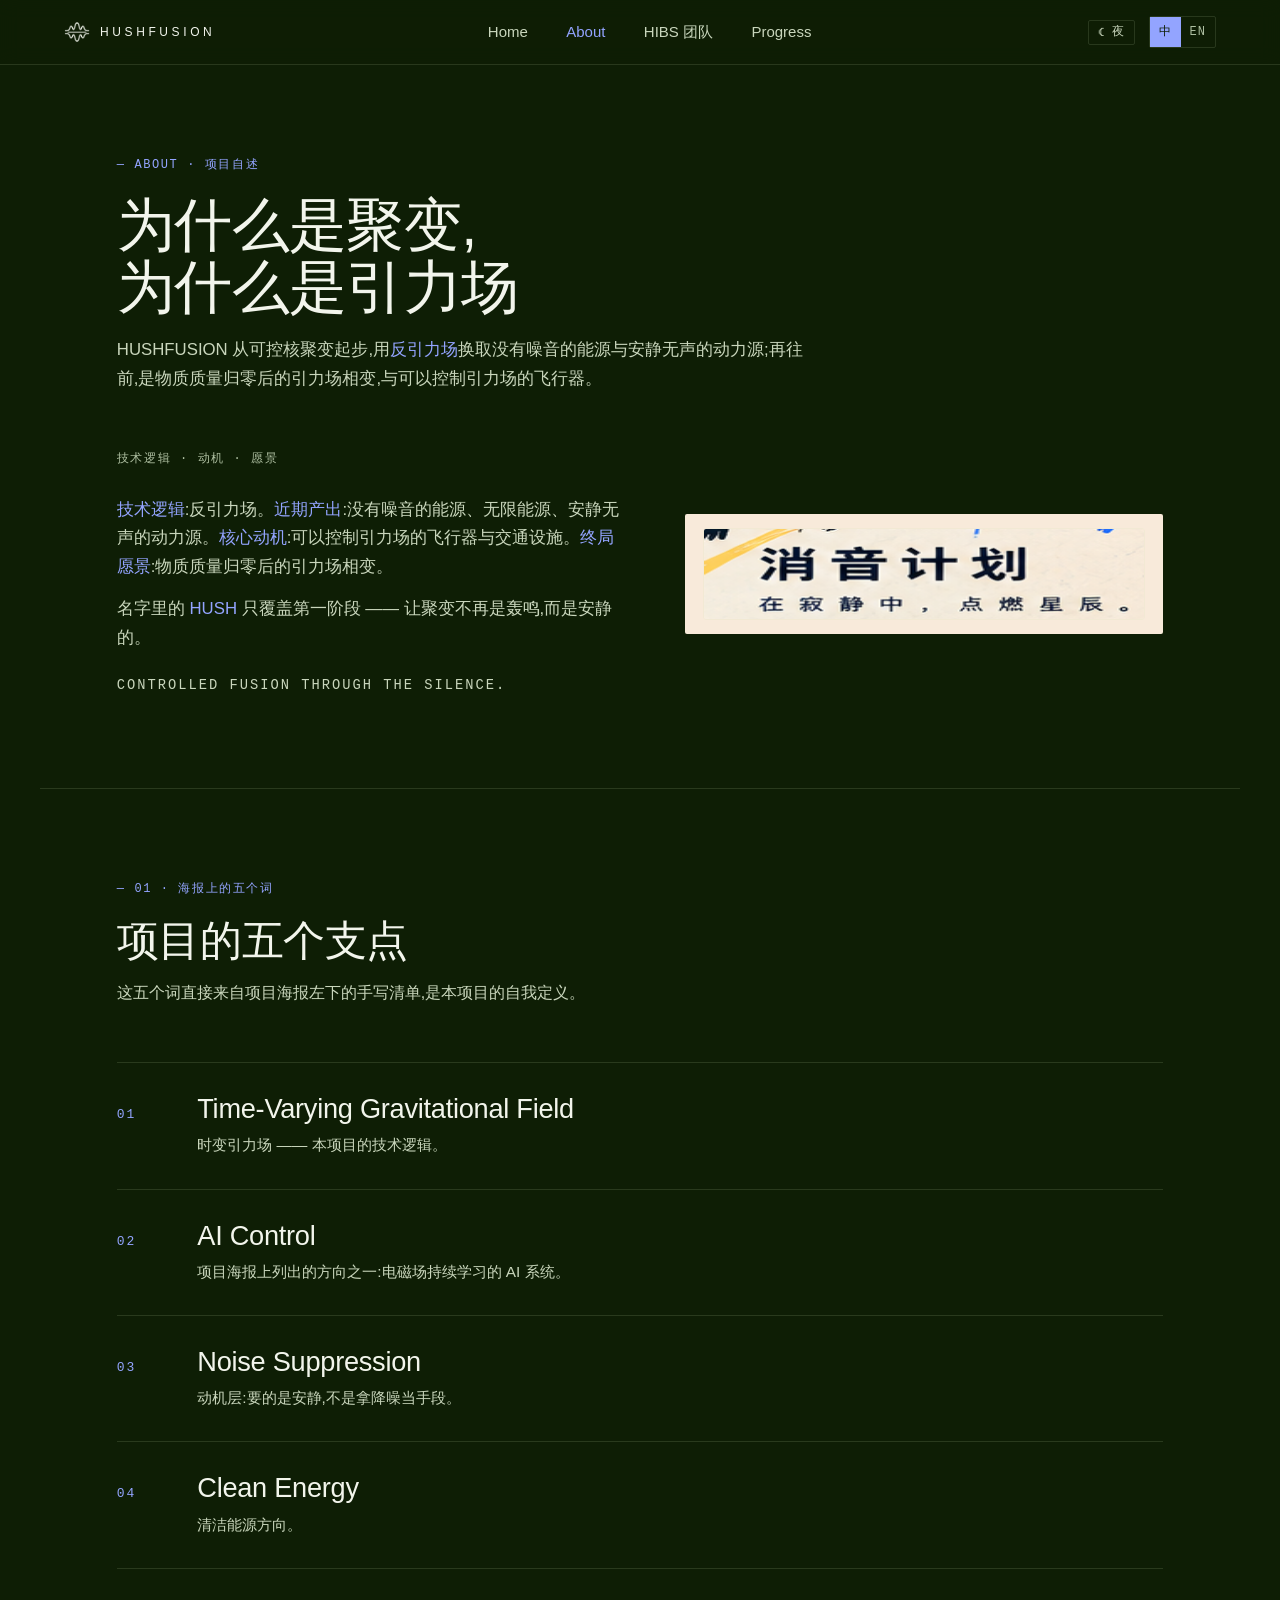
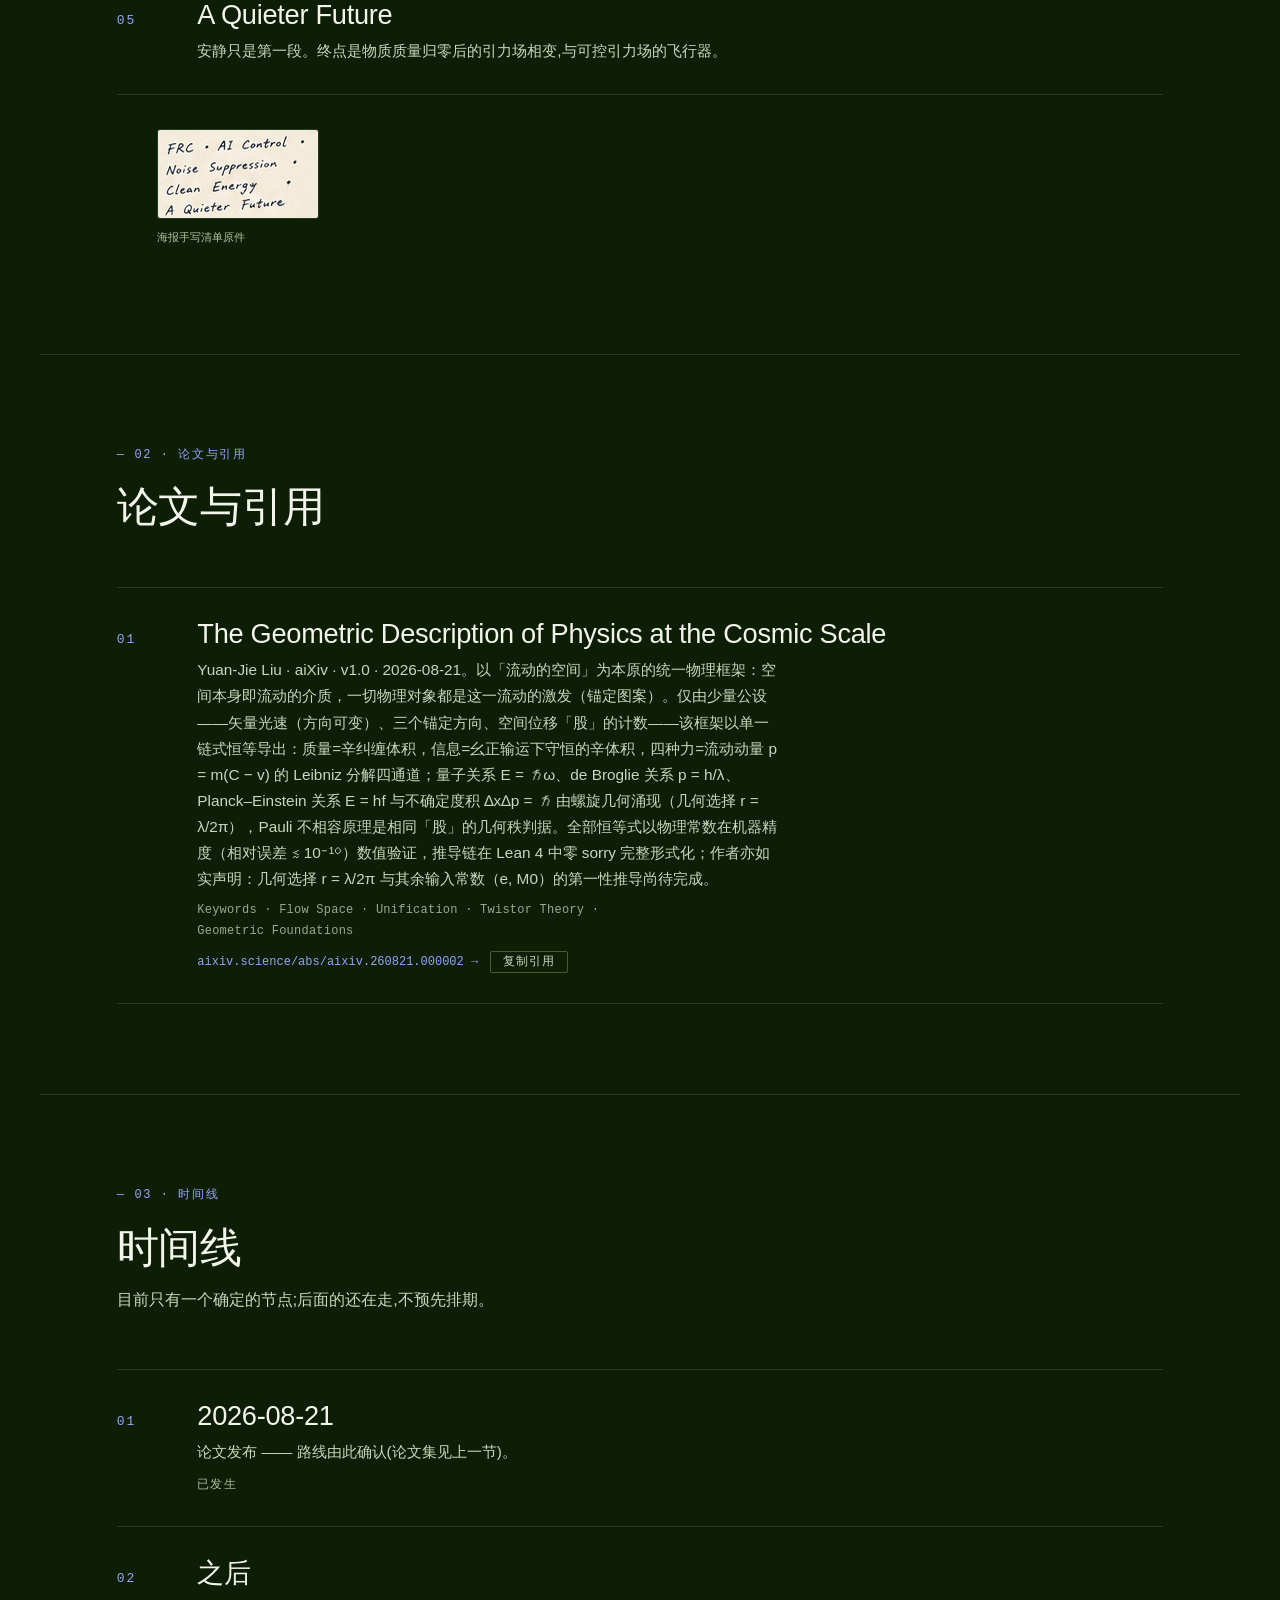
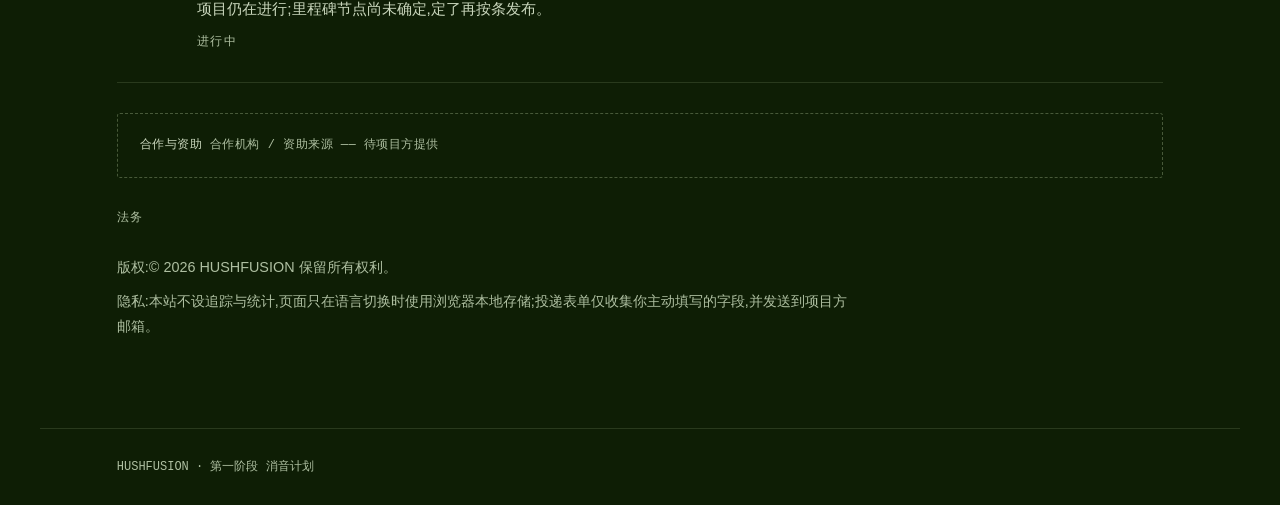
==== about.html @ 9e725b12 "feat(icons): 浏览器图标随主题换 —— 昼间用浅底深字那套 需方 2026-09-17 口径:白天模式下的浏览器图标换成同底色的色系(浅色背景 + 深色 logo)。  - 图标出两套: " ====
<!DOCTYPE html>
<html lang="zh-CN">
<head>
<meta charset="UTF-8">
<meta name="viewport" content="width=device-width, initial-scale=1">
<title>关于 · HUSHFUSION</title>
<meta name="description" content="HUSHFUSION 的项目自述:技术逻辑是反引力场,近期要拿到没有噪音的能源与安静无声的动力源,终局愿景是物质质量归零后的引力场相变与可控引力场的飞行器。">
<link rel="icon" href="icons/favicon-32.png" sizes="32x32" data-icon="favicon">
<link rel="apple-touch-icon" href="icons/apple-touch-icon.png" data-icon="apple">
<meta name="theme-color" content="#0E1E05" id="theme-color">
<script>/* 主题先定再上色:避免加载瞬间闪另一种主题(默认夜,显式选过就按存的来) */try{if(localStorage.getItem('hushfusion-theme')==='light')document.documentElement.setAttribute('data-theme','light');}catch(e){}</script>
<link rel="stylesheet" href="style.css?v=15">
</head>
<body>

<div class="topnav">
  <header class="masthead">
    <a class="brand" href="index.html" aria-label="HUSHFUSION 首页">
      <span class="brand-mark" aria-hidden="true"></span>
      <span class="brand-word">HUSHFUSION</span>
    </a>
    <nav class="mast-links" aria-label="主导航">
      <a href="index.html">Home</a>
      <a href="about.html">About</a>
      <a href="hibs.html" data-zh="HIBS 团队" data-en="HIBS Team">HIBS 团队</a>
      <a href="progress.html">Progress</a>
    </nav>
    <div class="mast-meta">
      <button class="nav-toggle" aria-expanded="false" aria-label="打开导航">≡</button>
      <button class="theme-toggle" type="button" data-theme-toggle aria-label="切换到白天模式">
        <span class="theme-glyph" aria-hidden="true">☾</span><span class="theme-word" data-zh="夜" data-en="Night">夜</span>
      </button>
      <div class="lang-toggle">
        <button data-lang-btn="zh" class="is-active" aria-label="中文">中</button>
        <button data-lang-btn="en" aria-label="English">EN</button>
      </div>
    </div>
  </header>
</div>

<main>

  <!-- ◆ 序厅 -->
  <section class="band" id="about">
    <div class="section-head reveal">
      <p class="kicker">— About · 项目自述</p>
      <h1 class="display" data-zh="为什么是聚变,&lt;br&gt;为什么是引力场" data-en="Why fusion,&lt;br&gt;and why a gravitational field" data-html="1">为什么是聚变,<br>为什么是引力场</h1>
      <p class="lede" data-zh="HUSHFUSION 从可控核聚变起步,用&lt;strong&gt;反引力场&lt;/strong&gt;换取没有噪音的能源与安静无声的动力源;再往前,是物质质量归零后的引力场相变,与可以控制引力场的飞行器。" data-en="HUSHFUSION starts from controlled fusion and uses an &lt;strong&gt;anti-gravity field&lt;/strong&gt; to obtain energy without noise and a silent power source; further ahead lie the gravitational phase transition that follows mass going to zero, and gravity-controlled flight vehicles." data-html="1">HUSHFUSION 从可控核聚变起步,用<strong>反引力场</strong>换取没有噪音的能源与安静无声的动力源;再往前,是物质质量归零后的引力场相变,与可以控制引力场的飞行器。</p>
    </div>

    <div class="split reveal">
      <div>
        <p class="kicker kicker--muted">技术逻辑 · 动机 · 愿景</p>
        <p style="font-size:1.05rem;color:var(--ink-2);max-width:38em" data-zh="&lt;span class="hl"&gt;技术逻辑&lt;/span&gt;:反引力场。&lt;span class="hl"&gt;近期产出&lt;/span&gt;:没有噪音的能源、无限能源、安静无声的动力源。&lt;span class="hl"&gt;核心动机&lt;/span&gt;:可以控制引力场的飞行器与交通设施。&lt;span class="hl"&gt;终局愿景&lt;/span&gt;:物质质量归零后的引力场相变。" data-en="&lt;span class="hl"&gt;Technical logic&lt;/span&gt;: an anti-gravity field. &lt;span class="hl"&gt;Near-term outputs&lt;/span&gt;: energy without noise, unlimited energy, a silent power source. &lt;span class="hl"&gt;Core motive&lt;/span&gt;: flight vehicles and transport infrastructure built on a controlled gravitational field. &lt;span class="hl"&gt;Endgame&lt;/span&gt;: the gravitational phase transition that follows mass going to zero." data-html="1"><span class="hl">技术逻辑</span>:反引力场。<span class="hl">近期产出</span>:没有噪音的能源、无限能源、安静无声的动力源。<span class="hl">核心动机</span>:可以控制引力场的飞行器与交通设施。<span class="hl">终局愿景</span>:物质质量归零后的引力场相变。</p>
        <p style="font-size:1.05rem;color:var(--ink-2);max-width:38em;margin-top:14px" data-zh="名字里的 &lt;span class="hl"&gt;HUSH&lt;/span&gt; 只覆盖第一阶段 —— 让聚变不再是轰鸣,而是安静的。" data-en="The &lt;span class="hl"&gt;HUSH&lt;/span&gt; in the name covers only the first phase — making fusion stop roaring and go quiet." data-html="1">名字里的 <span class="hl">HUSH</span> 只覆盖第一阶段 —— 让聚变不再是轰鸣,而是安静的。</p>
        <p class="intro-en" style="margin-top:22px">Controlled Fusion Through the Silence.</p>
      </div>
      <figure class="paper-chip" style="text-align:center">
        <img src="assets/brand/slogan-cn.png" alt="手写标语:消音计划 · 在寂静中,点燃星辰。">
      </figure>
    </div>
  </section>

  <!-- ◆ 要点(来自海报) -->
  <section class="band" id="bullets">
    <div class="section-head reveal">
      <p class="kicker">— 01 · 海报上的五个词</p>
      <h2 class="section-title" data-zh="项目的五个支点" data-en="Five pillars of the project">项目的五个支点</h2>
      <p class="section-lede" data-zh="这五个词直接来自项目海报左下的手写清单,是本项目的自我定义。" data-en="These five words come straight from the hand-written list in the bottom-left of the project poster — they are the project's own self-definition.">这五个词直接来自项目海报左下的手写清单,是本项目的自我定义。</p>
    </div>
    <ol class="cap-list reveal">
      <li><span class="cap-no">01</span><div class="cap-body">
        <h3>Time-Varying Gravitational Field</h3><p>时变引力场 —— 本项目的技术逻辑。</p></div></li>
      <li><span class="cap-no">02</span><div class="cap-body">
        <h3>AI Control</h3><p>项目海报上列出的方向之一:电磁场持续学习的 AI 系统。</p></div></li>
      <li><span class="cap-no">03</span><div class="cap-body">
        <h3>Noise Suppression</h3><p>动机层:要的是安静,不是拿降噪当手段。</p></div></li>
      <li><span class="cap-no">04</span><div class="cap-body">
        <h3>Clean Energy</h3><p>清洁能源方向。</p></div></li>
      <li><span class="cap-no">05</span><div class="cap-body">
        <h3>A Quieter Future</h3><p data-zh="安静只是第一段。终点是物质质量归零后的引力场相变,与可控引力场的飞行器。" data-en="Quiet is only the first stretch. The endpoint is the gravitational phase transition that follows mass going to zero, and gravity-controlled flight.">安静只是第一段。终点是物质质量归零后的引力场相变,与可控引力场的飞行器。</p></div></li>
    </ol>
    <figure class="reveal" style="margin-top:34px;max-width:420px">
      <img src="assets/brand/list-frc.png" alt="海报上的手写要点清单原件"
           style="border:1px solid var(--hairline);border-radius:3px">
      <figcaption style="font-family:var(--mono);font-size:11px;color:var(--ink-3);margin-top:10px">海报手写清单原件</figcaption>
    </figure>
  </section>

  <!-- ◆ 论文与引用 -->
  <section class="band" id="references">
    <div class="section-head reveal">
      <p class="kicker">— 02 · 论文与引用</p>
      <h2 class="section-title" data-zh="论文与引用" data-en="Papers &amp; References">论文与引用</h2>
    </div>
    <ul class="cap-list reveal">
      <li>
        <span class="cap-no">01</span>
        <div class="cap-body">
          <h3>The Geometric Description of Physics at the Cosmic Scale</h3>
          <p data-zh="Yuan-Jie Liu · aiXiv · v1.0 · 2026-08-21。以「流动的空间」为本原的统一物理框架：空间本身即流动的介质，一切物理对象都是这一流动的激发（锚定图案）。仅由少量公设——矢量光速（方向可变）、三个锚定方向、空间位移「股」的计数——该框架以单一链式恒等导出：质量=辛纠缠体积，信息=幺正输运下守恒的辛体积，四种力=流动动量 p = m(C − v) 的 Leibniz 分解四通道；量子关系 E = ℏω、de Broglie 关系 p = h/λ、Planck–Einstein 关系 E = hf 与不确定度积 ∆x∆p = ℏ 由螺旋几何涌现（几何选择 r = λ/2π），Pauli 不相容原理是相同「股」的几何秩判据。全部恒等式以物理常数在机器精度（相对误差 ≲ 10⁻¹⁰）数值验证，推导链在 Lean 4 中零 sorry 完整形式化；作者亦如实声明：几何选择 r = λ/2π 与其余输入常数（e, M0）的第一性推导尚待完成。" data-en="Yuan-Jie Liu · aiXiv · v1.0 · 2026-08-21. A unified framework whose primitive is flowing space: space itself is a flowing medium, and all physical objects are excitations (anchored patterns) of this flow. From a small set of postulates — vector light speed (direction-changeable), three anchored directions, and the counting of space-displacement 'strands' — it derives, in a single chain of exact identities: mass as symplectic entanglement volume, information as symplectic volume conserved under unitary transport, and the four forces as the four channels of the Leibniz decomposition of flow momentum p = m(C − v). The quantum relations E = ℏω, de Broglie p = h/λ, Planck–Einstein E = hf and the uncertainty product ∆x∆p = ℏ emerge from helix geometry (r = λ/2π); Pauli exclusion is the geometric rank criterion for identical strands. All identities are verified numerically at machine precision (relative errors ≲ 10⁻¹⁰), the derivation chain formalised in Lean 4 with zero sorry; the author honestly states that first-principle derivations of the geometric choice r = λ/2π and the remaining input constants (e, M0) are not yet achieved.">Yuan-Jie Liu · aiXiv · v1.0 · 2026-08-21。以「流动的空间」为本原的统一物理框架：空间本身即流动的介质，一切物理对象都是这一流动的激发（锚定图案）。仅由少量公设——矢量光速（方向可变）、三个锚定方向、空间位移「股」的计数——该框架以单一链式恒等导出：质量=辛纠缠体积，信息=幺正输运下守恒的辛体积，四种力=流动动量 p = m(C − v) 的 Leibniz 分解四通道；量子关系 E = ℏω、de Broglie 关系 p = h/λ、Planck–Einstein 关系 E = hf 与不确定度积 ∆x∆p = ℏ 由螺旋几何涌现（几何选择 r = λ/2π），Pauli 不相容原理是相同「股」的几何秩判据。全部恒等式以物理常数在机器精度（相对误差 ≲ 10⁻¹⁰）数值验证，推导链在 Lean 4 中零 sorry 完整形式化；作者亦如实声明：几何选择 r = λ/2π 与其余输入常数（e, M0）的第一性推导尚待完成。</p>
          <p class="paper-tags" style="margin-top:8px;font-family:var(--mono);font-size:12px;letter-spacing:.02em;opacity:.75">Keywords · Flow Space · Unification · Twistor Theory · Geometric Foundations</p>
          <p class="cite-links" style="margin-top:10px">
            <a href="https://aixiv.science/abs/aixiv.260821.000002" target="_blank" rel="noopener">aixiv.science/abs/aixiv.260821.000002 →</a>
            <button class="copy" type="button" data-copy="cite-text" data-zh="复制引用" data-en="Copy citation">复制引用</button>
          </p>
          <span class="sr-only" id="cite-text">Liu, Yuan-Jie. “The Geometric Description of Physics at the Cosmic Scale: Mass, Information, Causality, Force, and the Quantum Relations from Geometry.” aiXiv, v1.0, 21 Aug. 2026, aixiv.260821.000002. https://aixiv.science/abs/aixiv.260821.000002</span>
        </div>
      </li>
    </ul>
  </section>

  <!-- ◆ 时间线 -->
  <section class="band" id="timeline">
    <div class="section-head reveal">
      <p class="kicker">— 03 · 时间线</p>
      <h2 class="section-title" data-zh="时间线" data-en="Timeline">时间线</h2>
      <p class="section-lede" data-zh="目前只有一个确定的节点;后面的还在走,不预先排期。" data-en="There is exactly one settled date so far; the rest is still moving, and no schedule is promised in advance.">目前只有一个确定的节点;后面的还在走,不预先排期。</p>
    </div>

    <ol class="cap-list reveal">
      <li><span class="cap-no">01</span><div class="cap-body">
        <h3>2026-08-21</h3>
        <p data-zh="论文发布 —— 路线由此确认(论文集见上一节)。" data-en="The paper is published — the route is confirmed by it (see the section above).">论文发布 —— 路线由此确认(论文集见上一节)。</p>
        <span class="cap-tag" data-zh="已发生" data-en="Done">已发生</span>
      </div></li>
      <li><span class="cap-no">02</span><div class="cap-body">
        <h3 data-zh="之后" data-en="After that">之后</h3>
        <p data-zh="项目仍在进行;里程碑节点尚未确定,定了再按条发布。" data-en="The project is ongoing; no milestone dates are fixed yet — they will be posted as entries once they are.">项目仍在进行;里程碑节点尚未确定,定了再按条发布。</p>
        <span class="cap-tag" data-zh="进行中" data-en="In progress">进行中</span>
      </div></li>
    </ol>

    <div class="placeholder reveal" style="margin-top:30px">
      <b>合作与资助</b> 合作机构 / 资助来源 —— 待项目方提供
    </div>

    <div class="reveal" style="margin-top:30px;max-width:46em">
      <p class="kicker kicker--muted" data-zh="法务" data-en="Legal">法务</p>
      <p style="color:var(--ink-3);font-size:.9rem"
         data-zh="版权:© 2026 HUSHFUSION 保留所有权利。"
         data-en="Copyright: © 2026 HUSHFUSION. All rights reserved.">版权:© 2026 HUSHFUSION 保留所有权利。</p>
      <p style="color:var(--ink-3);font-size:.9rem;margin-top:10px"
         data-zh="隐私:本站不设追踪与统计,页面只在语言切换时使用浏览器本地存储;投递表单仅收集你主动填写的字段,并发送到项目方邮箱。"
         data-en="Privacy: this site runs no tracking and no analytics; it uses browser local storage only to remember your language choice. The apply form collects only the fields you type and sends them to the project team's inbox.">隐私:本站不设追踪与统计,页面只在语言切换时使用浏览器本地存储;投递表单仅收集你主动填写的字段,并发送到项目方邮箱。</p>
    </div>
  </section>

</main>

<footer class="foot">
  <span>HUSHFUSION · 第一阶段 消音计划</span>
</footer>

<script src="app.js?v=15" defer></script>
</body>
</html>
---- style.css ----
@charset "UTF-8";
/* ============================================================================
   HUSHFUSION · 唯一设计系统(令牌 + 全部组件)
   纪律:圆角 ≤3px · 无装饰性渐变 · 无卡片阴影 · 层级靠背景面 + 1px 发丝线
   改本文件后必须同步提升所有页面 <link>/<script> 的 ?v=N
   ========================================================================== */

:root {
  /* ── 底与面(夜):取样自 assets/cover/thumbnail_375.jpg ——
       深橄榄绿笔触 #173400 / #1A3702 落在米白纸底 #F0F0F0 上。
       页面的夜底就是这支绿的再深一档,面按一档亮度递进。 ─────────────────── */
  --bg:            #0E1E05;
  --bg-2:          #16290B;
  --bg-3:          #1E3611;
  --bg-hover:      #28451A;

  /* ── 文字三级(近白 → 次级 → 元数据;12px 小字也要 ≥7:1) ─────────────── */
  --ink:           #F2F5EC;   /* 15.8:1 */
  --ink-2:         #C9D6BC;   /* 11.5:1 */
  --ink-3:         #AEBFA1;   /*  8.9:1(小字主力色) */

  /* ── 唯一强调色:图标 logo 的靛蓝 #042366(色相 221°)—— 绿底上的互补色。
       深底上取提亮版,才能当「字体重点色」用(7.4:1) ───────────────────── */
  --accent:        #93A4FF;
  --accent-hover:  #B6C1FF;
  --accent-deep:   #3B4CC0;
  --accent-glow:   rgba(147, 164, 255, .22);

  /* ── 单点语义色:琥珀。只允许出现在「状态点」一处 ─────────────────── */
  --amber:         #F0A93B;
  --amber-glow:    rgba(240, 169, 59, .22);

  /* ── 海报纸色(实测 #F8EADA,只用于极小面积的反白块) ─────────────── */
  --paper:         #F8EADA;
  --paper-ink:     #1B2434;

  /* ── 发丝线 ──────────────────────────────────────────────────────── */
  --hairline:        rgba(206, 227, 178, .14);
  --hairline-strong: rgba(206, 227, 178, .30);
  --shade:           rgba(0, 0, 0, .32);   /* 命令板内阴影 */

  /* ── 字体三件套:展示/正文用无衬线(品牌是几何无衬线 + 手绘,衬线会打架;
       手绘笔迹的角色由**真实品牌图**承担,不交给字体) ────────────────── */
  --sans: -apple-system, BlinkMacSystemFont, "PingFang SC", "Noto Sans SC",
          "Helvetica Neue", "Microsoft YaHei", sans-serif;
  --mono: ui-monospace, "SF Mono", "JetBrains Mono", Menlo, Consolas, monospace;

  --maxw: 1200px;
  --r: 3px;
}

/* ── 昼间主题:浅海蓝绿底 + 浅卡其面(墨绿字),强调色 = logo 靛蓝的深版 ──────────
   开关:<html data-theme="light">;没有该属性 = 夜(默认)。
   对比度:ink 13.9:1 / ink-2 8.5:1 / ink-3 7.5:1 / accent 8.0:1 —— 小字也够 */
[data-theme="light"] {
  /* 底 = 浅海蓝绿(亮度 84%,比原来的 95% 冷白明显收了一档,不再晃眼);
     面 = 浅卡其(面板/输入框/标签页浮在绿底上,与海报纸色 #F8EADA 一族) */
  --bg:            #C9DDD5;
  --bg-2:          #F4EFE1;
  --bg-3:          #E7E0CC;
  --bg-hover:      #EDE7D5;

  --ink:           #11302A;   /*  9.99:1(绿底) */
  --ink-2:         #22403A;   /*  7.8:1 */
  --ink-3:         #2C4A42;   /*  6.8:1(小字主力色) */

  --accent:        #1B2C7A;   /* logo 靛蓝的深版(8.8:1)—— 浅底上的重点色 */
  --accent-hover:  #101C55;
  --accent-deep:   #042366;   /* logo 原色,留给实心按钮底 */
  --accent-glow:   rgba(27, 44, 122, .10);

  --amber:         #5E3803;
  --amber-glow:    rgba(94, 56, 3, .14);

  --paper:         #F8EADA;
  --paper-ink:     #1B2434;

  --hairline:        rgba(17, 48, 42, .16);
  --hairline-strong: rgba(17, 48, 42, .34);
  --shade:           rgba(17, 48, 42, .10);
}



/* ── 可访问性工具类 ─────────────────────────────────────────────────── */
.sr-only {
  position: absolute; width: 1px; height: 1px; padding: 0; margin: -1px;
  overflow: hidden; clip: rect(0 0 0 0); white-space: nowrap; border: 0;
}

/* ── 基础 ─────────────────────────────────────────────────────────────── */
*, *::before, *::after { box-sizing: border-box; }

html { -webkit-text-size-adjust: 100%; scroll-behavior: smooth; background: var(--bg); }
@media (prefers-reduced-motion: reduce) { html { scroll-behavior: auto; } }

body {
  margin: 0;
  background: var(--bg);
  color: var(--ink);
  font-family: var(--sans);
  font-size: 16px;
  line-height: 1.7;
  font-weight: 300;
  -webkit-font-smoothing: antialiased;
  overflow-x: hidden;
}

h1, h2, h3, h4 { margin: 0; font-weight: 400; line-height: 1.15; letter-spacing: -.01em; }
p { margin: 0; }
img { max-width: 100%; display: block; }
a { color: inherit; text-decoration: none; }
ol, ul { margin: 0; padding: 0; list-style: none; }
button { font: inherit; color: inherit; background: none; border: 0; cursor: pointer; }
code { font-family: var(--mono); }
::selection { background: var(--accent); color: var(--bg); }

:focus-visible {
  outline: 2px solid var(--accent);
  outline-offset: 3px;
  border-radius: 2px;
}

/* 只在有 JS 时启用滚动揭示(渐进增强:无 JS 时内容直接可见) */
.reveal { opacity: 1; }
.js .reveal { opacity: 0; transform: translateY(14px);
              transition: opacity .9s ease, transform .9s cubic-bezier(.2,.7,.3,1); }
.js .reveal.is-in { opacity: 1; transform: none; }
@media (prefers-reduced-motion: reduce) {
.js .reveal { opacity: 1; transform: none; transition: none; }
}

/* ── 版心与区块 ──────────────────────────────────────────────────────── */
section.band {
  padding: clamp(60px, 10vh, 130px) clamp(24px, 6vw, 80px);
  max-width: var(--maxw);
  margin: 0 auto;
}
section.band + section.band { border-top: 1px solid var(--hairline); }
/* 海报置顶:它下面是序厅,两块要读成一个开篇 —— 收紧下边距,别让图与文之间空出一大段 */
#poster { padding-bottom: clamp(28px, 3.5vh, 44px); }
/* ── 通用文字件 ──────────────────────────────────────────────────────── */
.kicker {
  font-family: var(--mono); font-weight: 400; font-size: 12px; letter-spacing: 1.6px;
  text-transform: uppercase; color: var(--accent); margin-bottom: 26px;
}
.kicker--muted { color: var(--ink-3); }
.display {
  font-size: clamp(2rem, 5vw, 3.6rem); font-weight: 300; line-height: 1.08;
}
.lede {
  color: var(--ink-2); font-size: 1.05rem; max-width: 42em; margin-top: 18px;
}
.lede strong, .hl { color: var(--accent); font-weight: 500; }
.mono { font-family: var(--mono); }

.section-head { margin-bottom: clamp(36px, 5vw, 56px); }
.section-head .kicker { margin-bottom: 18px; }
.section-title { font-size: clamp(1.6rem, 3.4vw, 2.6rem); font-weight: 300; }
.section-lede { color: var(--ink-2); margin-top: 14px; font-size: 1rem; max-width: 42em; }

/* ── 顶栏:三段均布 + 悬浮下拉 ───────────────────────────────────────── */
.topnav {
  position: sticky; top: 0; z-index: 60;
  background: color-mix(in srgb, var(--bg) 86%, transparent);
  -webkit-backdrop-filter: blur(10px); backdrop-filter: blur(10px);
  border-bottom: 1px solid var(--hairline);
}
.masthead {
  display: flex; align-items: center; justify-content: space-between;
  gap: clamp(16px, 3vw, 40px);
  padding: 16px clamp(24px, 5vw, 64px);
  max-width: 1400px; margin: 0 auto;
}
.brand { display: flex; align-items: center; gap: 10px; flex-shrink: 0; }
/* 顶栏标识:同一个蒙版文件,颜色取 --ink —— 夜=近白、昼=墨绿,
   两套底色上都看得见(白色图形直接放冷白底上会消失) */
.brand-mark {
  width: 26px; height: 26px; flex-shrink: 0;
  background-color: var(--ink);
  -webkit-mask: url(assets/brand/mark-wave.png) center / contain no-repeat;
          mask: url(assets/brand/mark-wave.png) center / contain no-repeat;
}
/* 字标用**文字**渲染,不用图 —— 源图里的字标只有 102×19,
   在 2× 屏上被拉伸过就糊;用本地字体 + 字距能实打实锐利,也顺手省一张素材。 */
.brand-word {
  font-family: var(--sans);
  font-size: 12px;
  font-weight: 500;
  letter-spacing: .3em;
  margin-right: -.3em;          /* 抵消尾字符的字距,视觉左对齐 */
  text-transform: uppercase;
  color: var(--ink);
  white-space: nowrap;
  line-height: 1;
}

.lang-toggle { display: flex; border: 1px solid var(--hairline); border-radius: 2px; }
/* 主题切换:与语言键同一套视觉,紧挨在它左边 */
.theme-toggle {
  display: inline-flex; align-items: center; gap: 6px;
  font-family: var(--mono); font-size: 12px; font-weight: 400; letter-spacing: 1px;
  color: var(--ink-2); border: 1px solid var(--hairline); border-radius: 2px;
  padding: 5px 9px; line-height: 1; white-space: nowrap;
  transition: color .18s, border-color .18s;
}
.theme-toggle:hover { color: var(--accent); border-color: var(--accent); }
.theme-glyph { font-size: 13px; line-height: 1; }
.lang-toggle button {
  font-family: var(--mono); font-weight: 400; font-size: 12px; letter-spacing: 1px;
  padding: 5px 9px; color: var(--ink-3); transition: color .18s, background .18s;
}
.lang-toggle button.is-active { color: var(--bg); background: var(--accent); }
/* ── 序厅(替代 hero) ────────────────────────────────────────────────── */
.intro {
  position: relative;
  display: grid;
  grid-template-columns: minmax(0, 1fr) minmax(0, 1.05fr);
  align-items: start;
  gap: clamp(24px, 5vw, 64px);
  padding: clamp(24px, 3.5vh, 44px) clamp(24px, 6vw, 80px) clamp(28px, 4vh, 52px);
  max-width: 1400px; margin: 0 auto;
}
.intro-inner { position: relative; z-index: 2; max-width: 640px; }
.intro-h1 { font-size: clamp(2rem, 5vw, 3.4rem); font-weight: 300;
             letter-spacing: .04em; line-height: 1.05; margin-bottom: 8px; }
.intro-cn { font-size: clamp(1.6rem, 3.6vw, 2.6rem); font-weight: 300; letter-spacing: .08em; }
.intro-en {
  font-family: var(--mono); font-size: clamp(.72rem, 1.4vw, .86rem);
  letter-spacing: 2px; color: var(--ink-2); margin-top: 12px; text-transform: uppercase;
}
.intro-cta { display: flex; flex-wrap: wrap; gap: 12px; margin-top: 34px; }
.intro-phase {
  font-family: var(--mono); font-size: .42em; letter-spacing: 2px; color: var(--accent);
  border: 1px solid var(--hairline-strong); border-radius: 2px;
  padding: 2px 7px; margin-left: 12px; vertical-align: middle; white-space: nowrap;
}
.intro-path {
  font-family: var(--mono); font-size: clamp(.72rem, 1.3vw, .84rem);
  letter-spacing: 1px; color: var(--ink-3); margin-top: 18px; line-height: 1.9;
}

.quiet-cta {
  display: inline-flex; align-items: center; gap: 8px;
  border: 1px solid var(--hairline-strong); border-radius: var(--r);
  padding: 11px 18px; font-size: .9rem; color: var(--ink);
  transition: color .18s ease, border-color .18s ease, background .18s ease;
}
.quiet-cta:hover { border-color: var(--accent); color: var(--accent);
                   background: color-mix(in srgb, var(--accent) 7%, transparent); }
.quiet-cta--solid {
  background: var(--accent); border-color: var(--accent); color: var(--bg); font-weight: 400;
}
.quiet-cta--solid:hover { background: var(--accent-hover); border-color: var(--accent-hover);
                          color: var(--bg); }
.quiet-cta span[aria-hidden] { transition: transform .18s ease; }
.quiet-cta:hover span[aria-hidden] { transform: translateX(3px); }

/* ── 滚动展示栏(无缝 marquee) ───────────────────────────────────────── */
.cap-marquee {
  overflow: hidden;
  border-top: 1px solid var(--hairline);
  border-bottom: 1px solid var(--hairline);
  padding: clamp(12px, 2vw, 18px) 0;
  -webkit-mask-image: linear-gradient(90deg, transparent, #000 9%, #000 91%, transparent);
          mask-image: linear-gradient(90deg, transparent, #000 9%, #000 91%, transparent);
}
.cap-marquee-track { display: flex; width: max-content; animation: cap-marquee 34s linear infinite; }
.cap-marquee:hover .cap-marquee-track { animation-play-state: paused; }
.cap-marquee-group { display: flex; align-items: center; }
.cap-marquee-item {
  font-size: clamp(1rem, 2.2vw, 1.5rem); color: var(--ink-2); white-space: nowrap;
  padding: 0 clamp(14px, 2vw, 26px);
}
.cap-marquee-item b { font-family: var(--mono); font-size: .7em; color: var(--accent);
                      font-weight: 500; letter-spacing: 2px; margin-right: 10px; }
.cap-marquee-sep { color: var(--ink-3); }
@keyframes cap-marquee { from { transform: translateX(0); } to { transform: translateX(-50%); } }
@media (prefers-reduced-motion: reduce) {
.cap-marquee-track { animation: none; }
.cap-marquee { -webkit-mask-image: none; mask-image: none; }
}

/* ── 编辑式序号列表(替代卡片栅格) ──────────────────────────────────── */
.cap-list li {
  display: flex; gap: clamp(20px, 4vw, 48px); align-items: baseline;
  padding: 30px 0; border-bottom: 1px solid var(--hairline);
}
.cap-list li:first-child { border-top: 1px solid var(--hairline); }
.cap-no {
  font-family: var(--mono); font-size: 13px; letter-spacing: 2px;
  color: var(--accent); flex-shrink: 0; width: 2.5em;
}
.cap-body h3 { font-size: clamp(1.15rem, 2.4vw, 1.7rem); margin-bottom: 8px; }
.cap-body p { color: var(--ink-2); max-width: 38em; font-size: .96rem; }
.cap-body .cap-tag {
  font-family: var(--mono); font-weight: 400; font-size: 12px; letter-spacing: 1.2px;
  color: var(--ink-3); text-transform: uppercase; display: block; margin-top: 10px;
}

/* ── 双栏图文(主素材在右,文案在左) ───────────────────────────────── */
.split {
  display: grid; grid-template-columns: minmax(0, 1fr) minmax(0, .95fr);
  gap: clamp(28px, 5vw, 64px); align-items: center;
}
.split figure { margin: 0; }
.split figure img { width: 100%; height: auto; border: 1px solid var(--hairline);
                    border-radius: var(--r); }
.split figure figcaption {
  font-family: var(--mono); font-weight: 400; font-size: 12px; letter-spacing: 1px; color: var(--ink-3);
  margin-top: 10px;
}
.split--flip > figure { order: -1; }

.see-all {
  font-family: var(--mono); font-size: 12px; letter-spacing: 2px;
  color: var(--accent); text-transform: uppercase;
}
.see-all:hover { color: var(--accent-hover); }

/* ── 命令板(可复制) ────────────────────────────────────────────────── */
.cmd-grid { display: grid; grid-template-columns: repeat(auto-fit, minmax(280px, 1fr));
            gap: clamp(16px, 2.4vw, 26px); }
.cmd-plate {
  border: 1px solid var(--hairline); border-radius: var(--r);
  padding: 22px 24px;
  background: linear-gradient(180deg, var(--bg-2), var(--bg-3));
  transition: border-color .2s ease, box-shadow .2s ease;
}
.cmd-plate:hover { border-color: var(--hairline-strong);
                   box-shadow: 0 0 0 1px var(--accent-glow); }
.cmd-meta { margin-bottom: 16px; }
.cmd-badge {
  font-family: var(--mono); font-weight: 400; font-size: 12px; letter-spacing: 1.2px; text-transform: uppercase;
  color: var(--accent); border: 1px solid var(--hairline-strong); border-radius: 2px;
  padding: 3px 7px; display: inline-block; margin-bottom: 12px;
}
.cmd-title { font-size: 1.05rem; margin-bottom: 6px; }
.cmd-desc { color: var(--ink-2); font-size: .9rem; }
.cmd-line { display: flex; align-items: stretch; gap: 10px; margin-top: 16px; }
.prompt { font-family: var(--mono); color: var(--accent); font-weight: 600; align-self: center; }
.cmd {
  flex: 1 1 auto; min-width: 0; background: var(--shade);
  border: 1px solid var(--hairline); border-radius: 2px; padding: 11px 14px;
  font-size: .86rem; word-break: break-all; color: var(--ink);
}
.copy {
  font-family: var(--mono); font-weight: 400; font-size: 12px; letter-spacing: 1px;
  border: 1px solid var(--hairline-strong); border-radius: 2px; padding: 0 12px;
  color: var(--ink-2); white-space: nowrap;
  transition: color .18s, border-color .18s, background .18s;
}
.copy:hover { color: var(--accent); border-color: var(--accent); }
.copy.is-copied { color: var(--accent); border-color: var(--accent); background: var(--accent-glow); }

/* ── 标签框(平台/栏目切换) ─────────────────────────────────────────── */
.tabs-box {
  border: 1px solid var(--hairline); border-radius: var(--r); overflow: hidden;
  background: linear-gradient(180deg, var(--bg-2), var(--bg-3));
}
.tabs { display: flex; flex-wrap: wrap; border-bottom: 1px solid var(--hairline); }
.tab {
  display: flex; align-items: center; gap: 10px;
  flex: 1 1 auto; min-width: 0; white-space: nowrap;
  padding: 15px 18px; font-size: 15px; color: var(--ink-2);
  border-bottom: 2px solid transparent;
  transition: color .18s ease, border-color .18s ease;
}
.tab-no { font-family: var(--mono); font-weight: 400; font-size: 12px; letter-spacing: 1.2px; color: var(--ink-3); }
.tab:hover { color: var(--ink); }
.tab.is-active { color: var(--accent); border-bottom-color: var(--accent); }
.tab.is-active .tab-no { color: var(--accent); }
.pane { display: none; padding: 24px 26px; }
.pane.is-active { display: block; }

/* 面板里的规格表:dt/dd 两列 —— 让「关心什么 / 难点」可扫读,而不是挤成一坨 prose */
.pane-tag {
  font-family: var(--mono); font-weight: 400; font-size: 12px; letter-spacing: 1.2px;
  text-transform: uppercase; color: var(--ink-3); margin-bottom: 14px;
}
.spec-list > div {
  display: grid; grid-template-columns: 148px minmax(0, 1fr);
  gap: 6px 24px; padding: 14px 0; border-bottom: 1px solid var(--hairline);
}
.spec-list > div:first-child { border-top: 1px solid var(--hairline); }
.spec-list dt { font-family: var(--mono); font-size: 12px; letter-spacing: 1px; color: var(--ink-3); }
.spec-list dd { margin: 0; color: var(--ink-2); font-size: .96rem; max-width: 38em; }
.spec-list dd strong { color: var(--ink); font-weight: 500; }

/* ── 文档表格 ───────────────────────────────────────────────────────── */
.table-wrap { overflow-x: auto; border: 1px solid var(--hairline); border-radius: var(--r); }
table.doc { width: 100%; border-collapse: collapse; font-size: .92rem; }
table.doc th {
  text-align: left; font-family: var(--mono); font-size: 12px; letter-spacing: 1px;
  text-transform: uppercase; color: var(--ink-3); font-weight: 400;
  padding: 12px 16px; border-bottom: 1px solid var(--hairline-strong); white-space: nowrap;
}
table.doc td {
  padding: 13px 16px; border-bottom: 1px solid var(--hairline); color: var(--ink-2);
  vertical-align: top;
}
table.doc tr:last-child td { border-bottom: 0; }
table.doc tr:hover td { background: color-mix(in srgb, var(--accent) 4%, transparent); }
table.doc td:first-child { color: var(--ink); }

/* ── 状态标记(琥珀只出现在这里) ───────────────────────────────────── */
.status { display: inline-flex; align-items: center; gap: 8px;
          font-family: var(--mono); font-weight: 400; font-size: 12px; letter-spacing: 1.2px;
          text-transform: uppercase; color: var(--amber); }
.status::before { content: ""; width: 6px; height: 6px; border-radius: 50%;
                  background: var(--amber); box-shadow: 0 0 0 4px var(--amber-glow); }

/* ── 海报「展品」块(纸色反白,小块使用) ──────────────────────────── */
.exhibit { border: 1px solid var(--hairline); border-radius: var(--r); overflow: hidden; }
.exhibit img { width: 100%; height: auto; }
.exhibit figcaption {
  display: flex; flex-wrap: wrap; gap: 6px 18px; align-items: center;
  padding: 12px 16px; border-top: 1px solid var(--hairline);
  font-family: var(--mono); font-weight: 400; font-size: 12px; letter-spacing: 1px; color: var(--ink-3);
}
.paper-chip {
  background: var(--paper); color: var(--paper-ink); border-radius: 2px;
  padding: 14px 18px; display: inline-block; max-width: 100%;
}
.paper-chip img { width: auto; max-height: 92px; }

/* ── 占位块(无素材来源的内容,显式标注而不是编造) ───────────────── */
.placeholder {
  border: 1px dashed var(--hairline-strong); border-radius: var(--r);
  padding: 20px 22px; color: var(--ink-3); font-family: var(--mono);
  font-size: 12px; letter-spacing: .5px; line-height: 1.9;
}
.placeholder b { color: var(--ink-2); font-weight: 400; }



/* ── 页脚 ───────────────────────────────────────────────────────────── */
.foot {
  display: flex; align-items: center; gap: 12px; flex-wrap: wrap;
  padding: 28px clamp(24px, 6vw, 80px);
  border-top: 1px solid var(--hairline);
  color: var(--ink-3); font-family: var(--mono); font-size: 12px;
  max-width: var(--maxw); margin: 0 auto;
}

/* ── 响应式:断点只改布局方向 ──────────────────────────────────────── */
@media (max-width: 980px) {
.intro { grid-template-columns: 1fr; padding-top: clamp(20px, 3vh, 36px); }
.split { grid-template-columns: 1fr; }
.split--flip > figure { order: 0; }
}

@media (max-width: 820px) {
.cap-list li { flex-direction: column; gap: 8px; padding: 22px 0; }
.cap-no { width: auto; }
}
@media (max-width: 560px) {
.tab { padding: 12px 10px; font-size: 13px; }
.cmd-line { flex-wrap: wrap; }
.copy { padding: 8px 12px; }
}

/* ── 顶栏导航(全宽居中;窄屏折叠为汉堡) ─────────────────────────── */
.mast-meta { display: flex; align-items: center; gap: 14px; flex-shrink: 0; }
.mast-links { display: flex; justify-content: center; gap: clamp(18px, 3vw, 44px); flex: 1; }
.mast-links a { color: var(--ink-2); font-size: 15px; transition: color .18s ease; }
.mast-links a:hover, .mast-links a.is-active { color: var(--accent); }
.nav-toggle { display: none; }

/* 导航比源稿多一个中文项,中段收一收间距与字号 */
@media (max-width: 1180px) {
.mast-links { gap: clamp(14px, 2.4vw, 30px); }
.mast-links a { font-size: 14px; }
}

/* ── 投递(邮箱行 + 表单) ───────────────────────────────────────────── */
.apply-mail { display: flex; flex-wrap: wrap; align-items: center; gap: 12px; margin-top: 4px; }
.apply-mail-addr {
  font-family: var(--mono); font-size: clamp(.8rem, 2.1vw, .95rem);
  color: var(--ink); border-bottom: 1px solid var(--hairline-strong);
  padding-bottom: 2px; overflow-wrap: anywhere;
  transition: color .18s, border-color .18s;
}
.apply-mail-addr:hover { color: var(--accent); border-color: var(--accent); }
.apply-fallback-note { color: var(--ink-3); font-size: 12px; margin-top: 12px; max-width: 40em; line-height: 1.8; }

/* 渐进增强:没有 JS 时表单不出场,邮箱那条路照走(内容不该依赖脚本) */
.apply-form { display: none; margin-top: 26px; max-width: 620px; }
.js .apply-form { display: block; }
.apply-row { display: grid; grid-template-columns: 1fr 1fr; gap: 16px; }
.apply-field { display: flex; flex-direction: column; gap: 8px; margin-top: 16px; }
.apply-row .apply-field { margin-top: 0; }
.apply-field label {
  font-family: var(--mono); font-weight: 400; font-size: 12px; letter-spacing: 1px;
  text-transform: uppercase; color: var(--ink-3);
}
.apply-field input, .apply-field textarea {
  width: 100%; background: var(--bg-2); border: 1px solid var(--hairline); border-radius: var(--r);
  color: var(--ink); font: inherit; font-size: .95rem; font-weight: 300;
  padding: 11px 13px; transition: border-color .18s, background .18s;
}
.apply-field textarea { min-height: 128px; resize: vertical; line-height: 1.7; }
.apply-field input:focus, .apply-field textarea:focus {
  outline: none; border-color: var(--accent); background: var(--bg-3);
}
.apply-hp { position: absolute; left: -9999px; width: 1px; height: 1px; opacity: 0; pointer-events: none; }
.apply-actions { display: flex; flex-wrap: wrap; align-items: center; gap: 14px; margin-top: 20px; }
.apply-actions .quiet-cta[hidden] { display: none; }
.apply-status { font-family: var(--mono); font-size: 12px; letter-spacing: .4px; color: var(--ink-3); max-width: 34em; }
.apply-status.is-ok { color: var(--accent); }
.apply-status.is-err { color: var(--amber); }

/* ── 论文与引用(引用行 + 长文本断行) ───────────────────────────────── */
.cite-links { display: flex; flex-wrap: wrap; align-items: center; gap: 12px; margin-top: 10px; }
.cite-links a {
  font-family: var(--mono); font-size: 12px; color: var(--accent);
  overflow-wrap: anywhere; transition: color .18s;
}
.cite-links a:hover { color: var(--accent-hover); }
/* 论文标题与摘要是长英文 + 符号,窄屏必须允许在词内断行,否则会横向溢出 */
.cap-body h3, .cap-body p { overflow-wrap: break-word; }

@media (max-width: 560px) {
.apply-row { grid-template-columns: 1fr; }
}

/* 导航折叠:比内容断点早一档,否则四项 + 中文项在 820–900 之间会横向溢出 */
@media (max-width: 900px) {
.nav-toggle { display: inline-flex; align-items: center; }
.mast-links {
    display: none; position: absolute; left: 0; right: 0; top: 100%;
    flex-direction: column; gap: 0; padding: 8px 0 14px;
    background: var(--bg-2); border-bottom: 1px solid var(--hairline);
  }
.topnav.is-open .mast-links { display: flex; }
.mast-links a { padding: 12px clamp(24px, 5vw, 64px); font-size: 15px; }
}
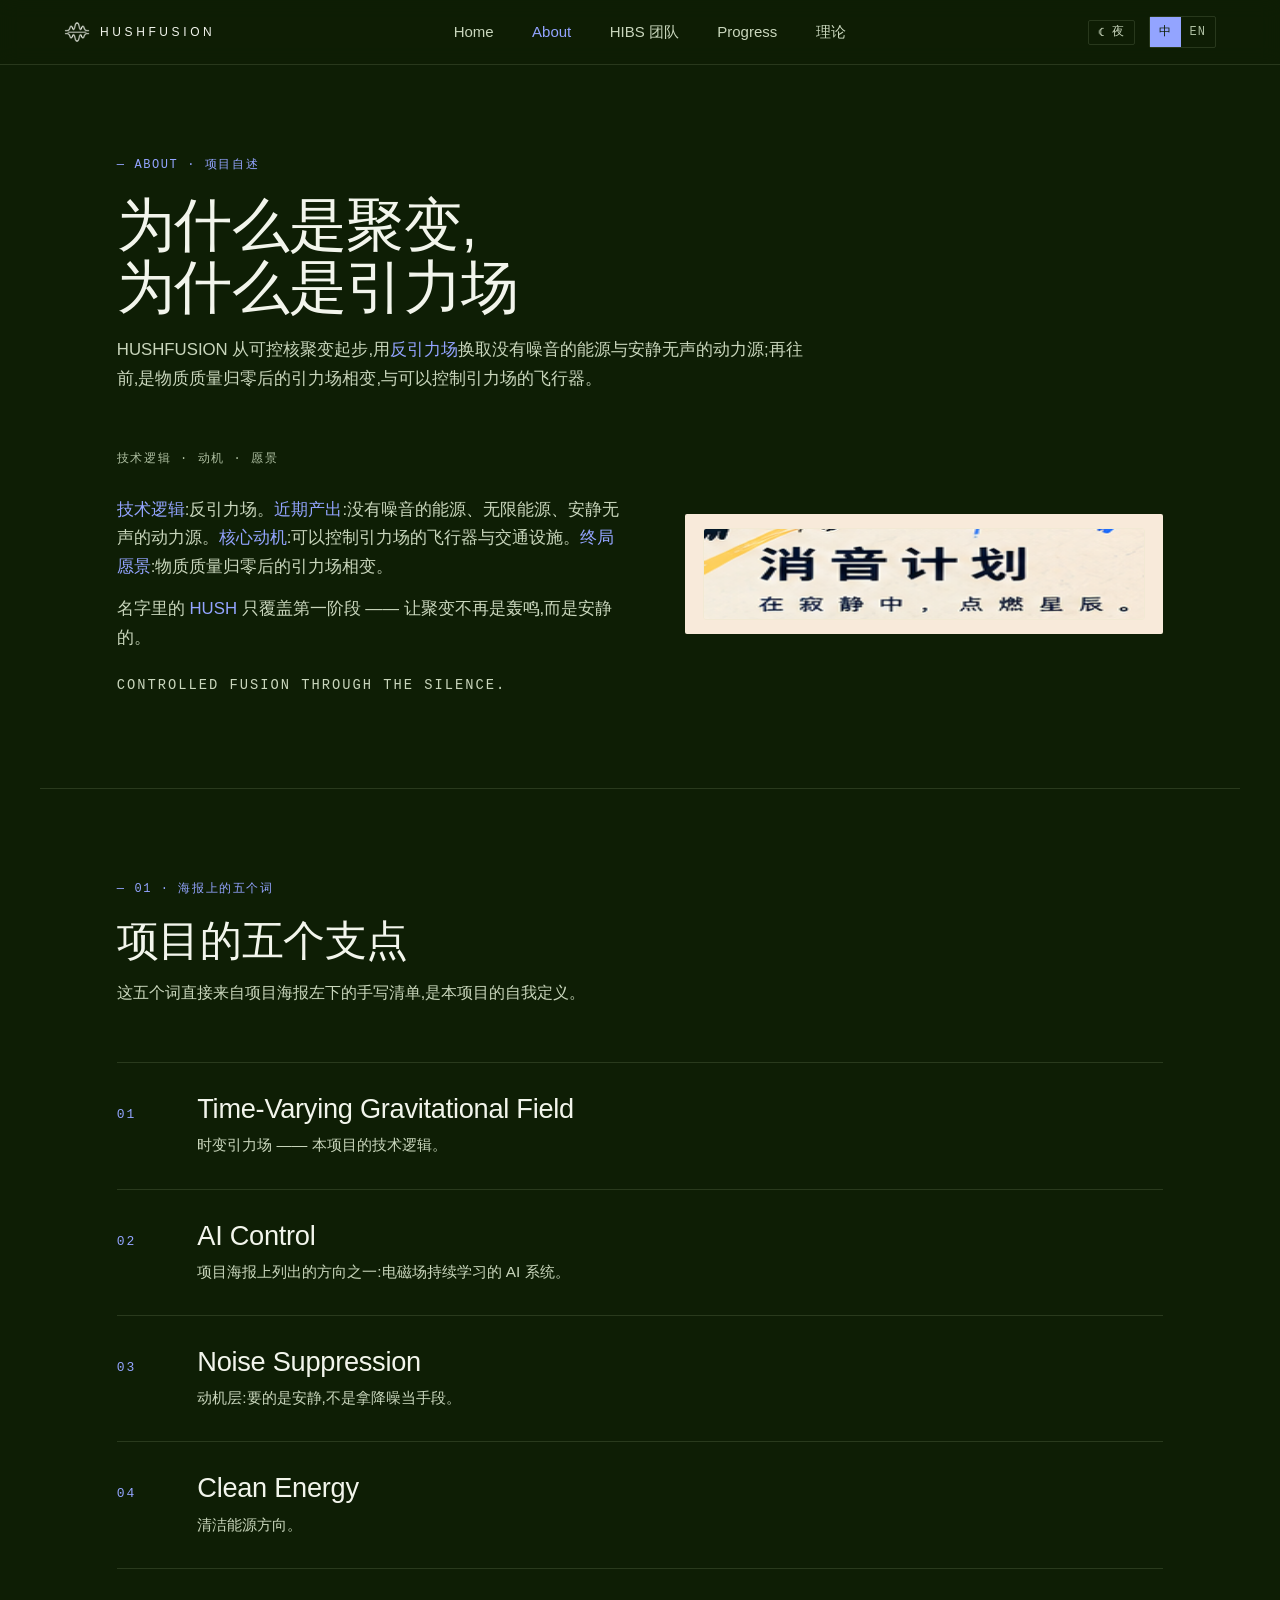
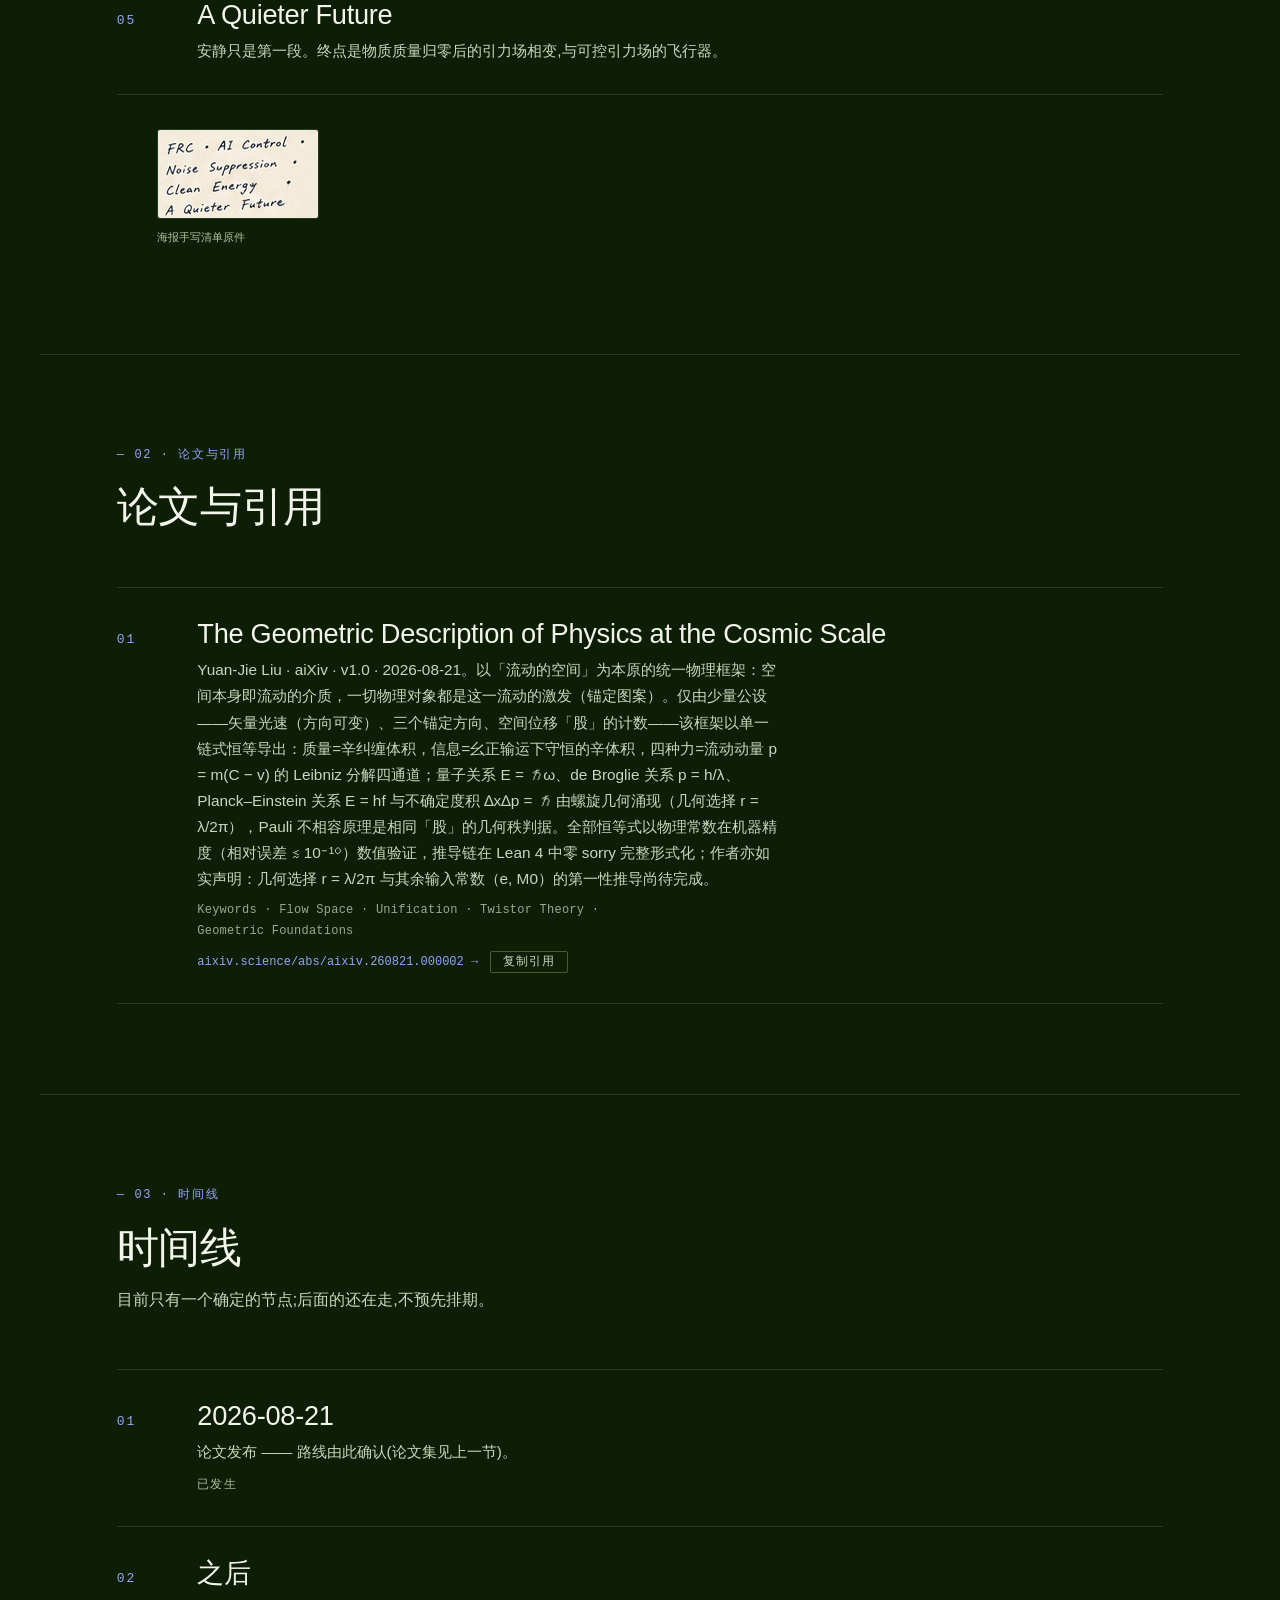
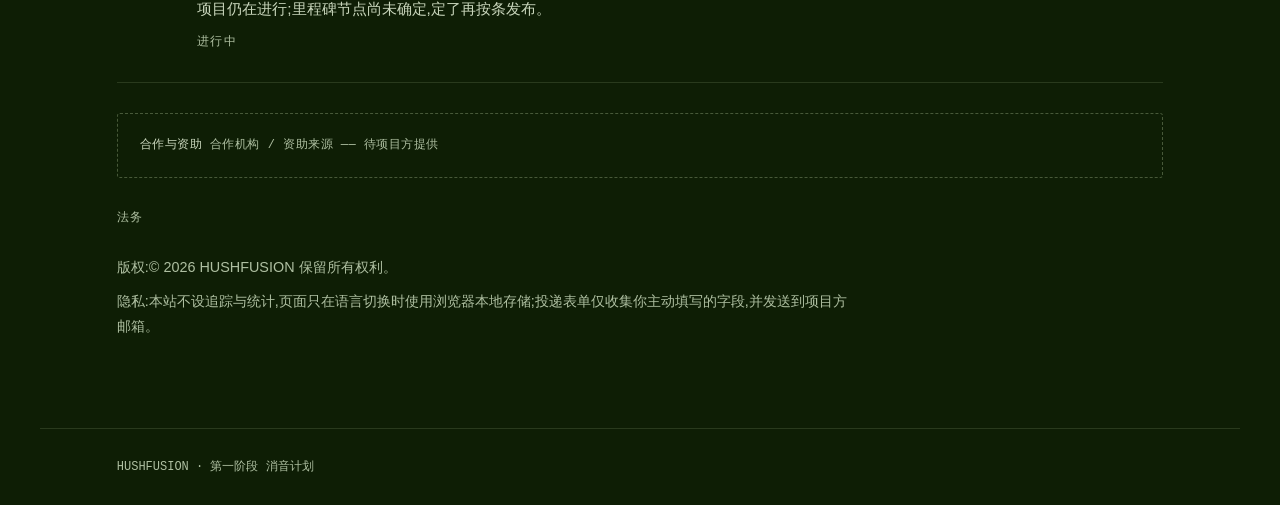
==== commit 3b12a72e: "feat(theory): 新增理论页「控制引力场的代数系统」 - theory.html:基元=起伏能量二次型,布尔=层状区域族(三个类比 + 锁定=交换子不为零) - 五页导航补「理论」入口,ve" ====
--- a/about.html
+++ b/about.html
@@ -24,6 +24,7 @@
       <a href="about.html">About</a>
       <a href="hibs.html" data-zh="HIBS 团队" data-en="HIBS Team">HIBS 团队</a>
       <a href="progress.html">Progress</a>
+      <a href="theory.html" data-zh="理论" data-en="Theory">理论</a>
     </nav>
     <div class="mast-meta">
       <button class="nav-toggle" aria-expanded="false" aria-label="打开导航">≡</button>
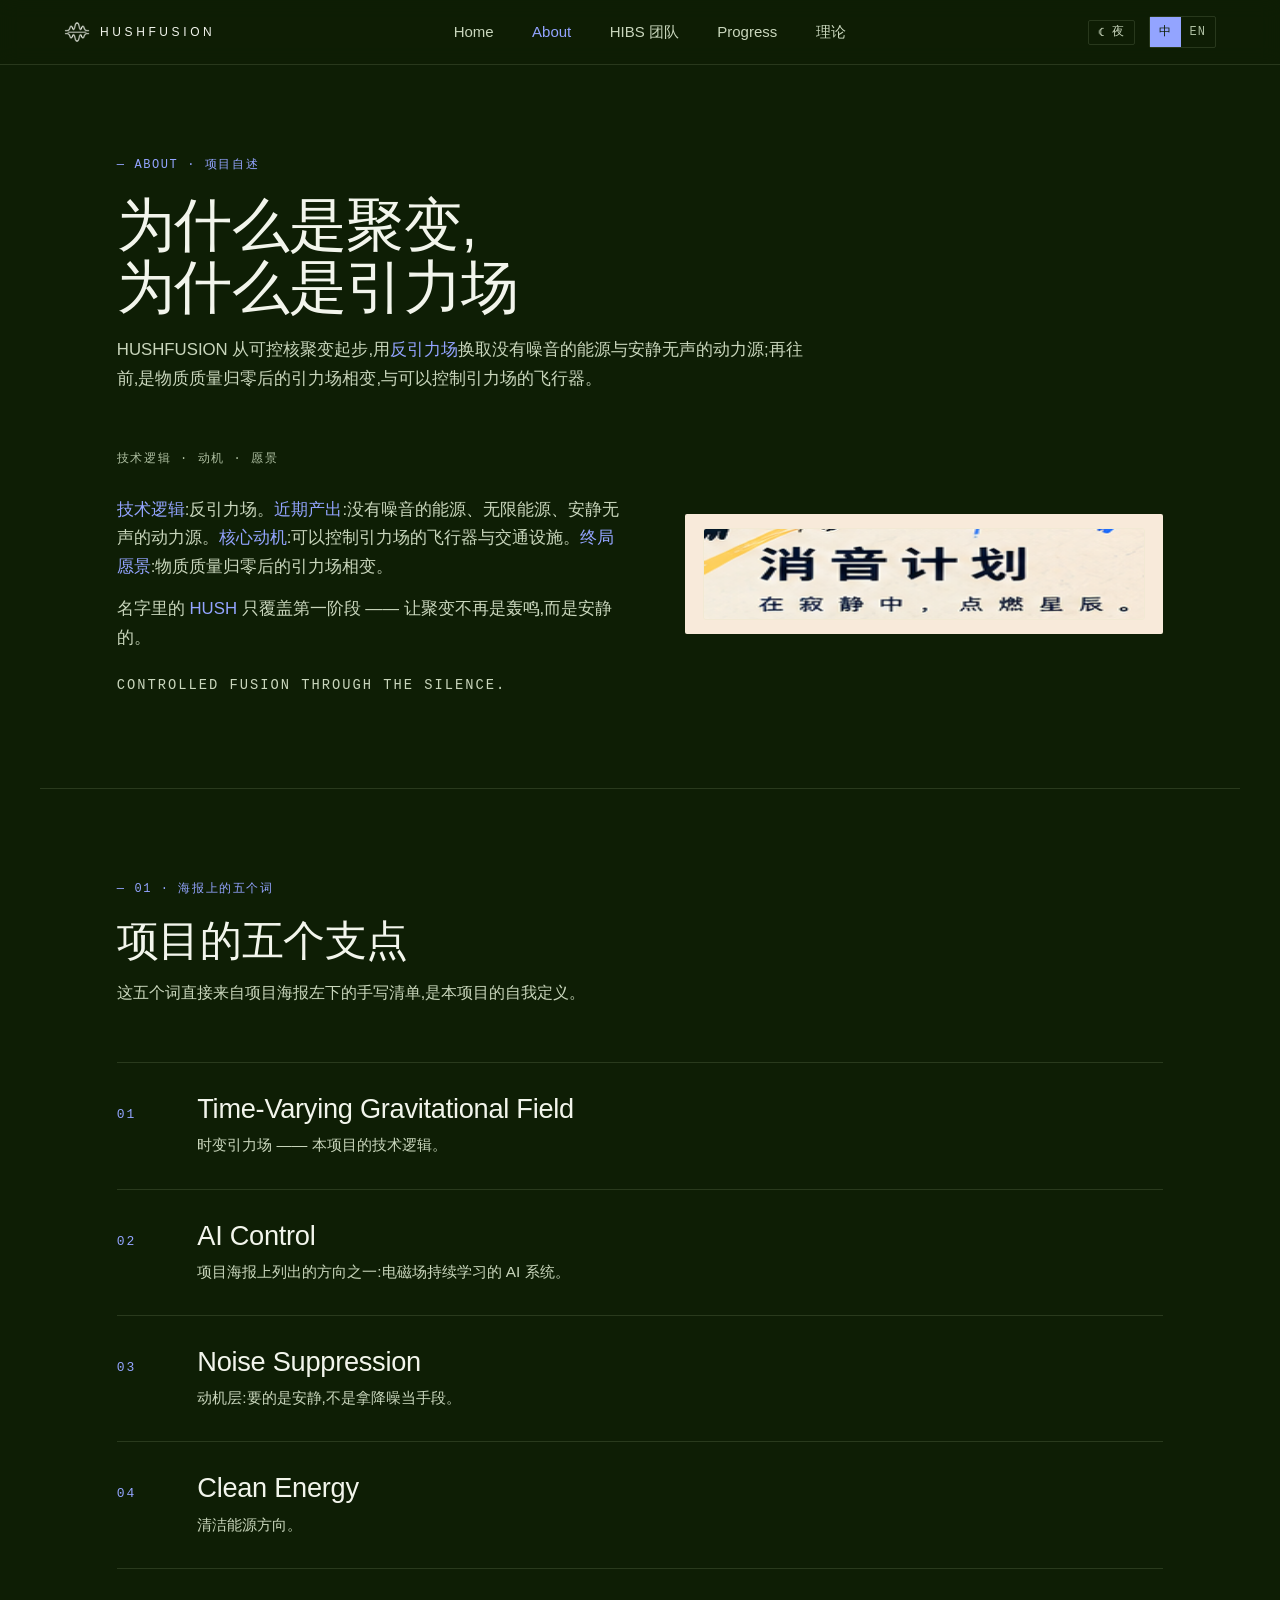
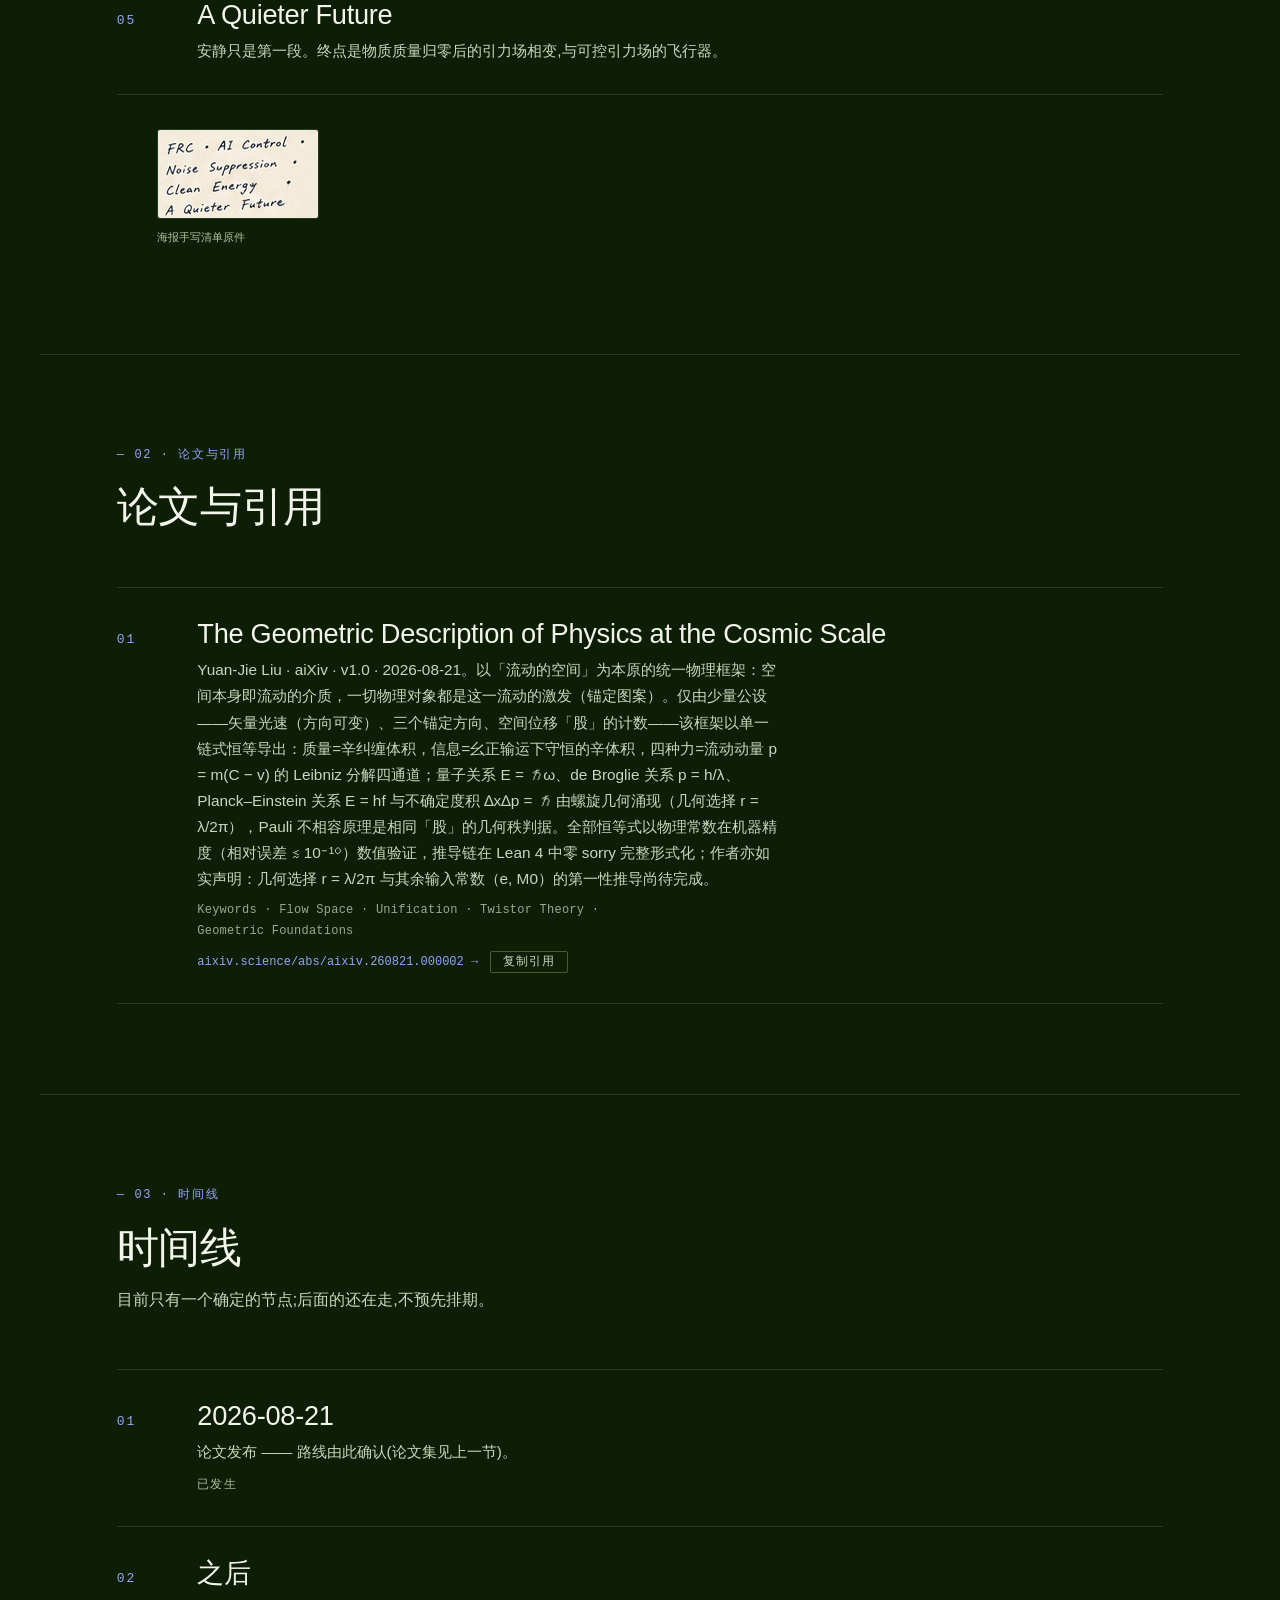
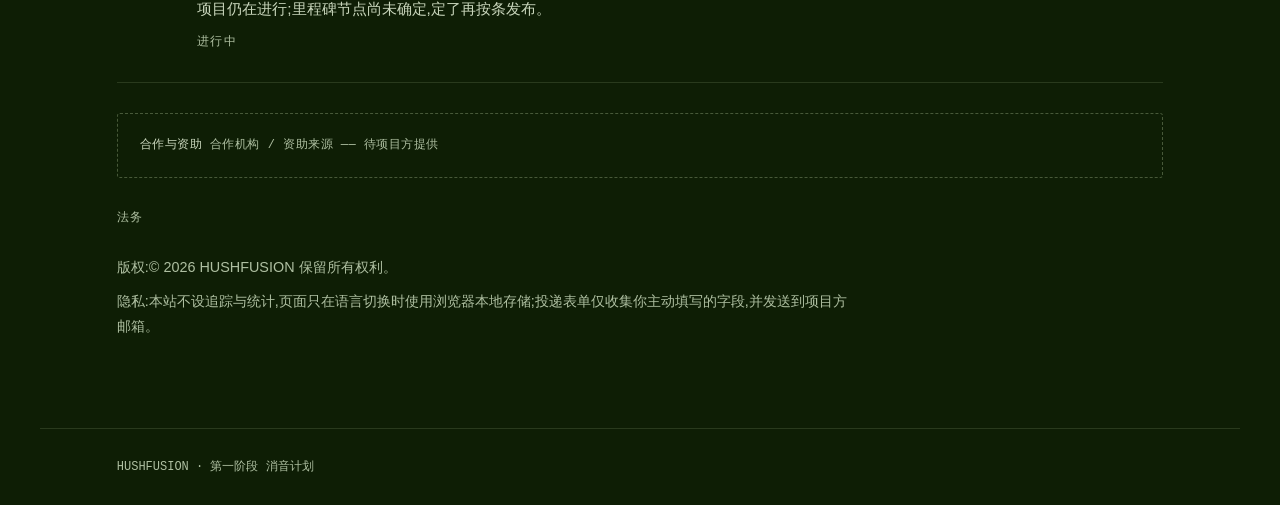
==== commit cdf61860: "feat(docs): 理论页 → docs.html 文档区 —— 侧栏切换三本账 + 目录/滚动高亮/上下本 + 反引力约束与魔角石墨烯两本新账 反引力约束那本账的图来自 ProjectionPh" ====
--- a/about.html
+++ b/about.html
@@ -9,7 +9,7 @@
 <link rel="apple-touch-icon" href="icons/apple-touch-icon.png" data-icon="apple">
 <meta name="theme-color" content="#0E1E05" id="theme-color">
 <script>/* 主题先定再上色:避免加载瞬间闪另一种主题(默认夜,显式选过就按存的来) */try{if(localStorage.getItem('hushfusion-theme')==='light')document.documentElement.setAttribute('data-theme','light');}catch(e){}</script>
-<link rel="stylesheet" href="style.css?v=15">
+<link rel="stylesheet" href="style.css?v=16">
 </head>
 <body>
 
@@ -24,7 +24,7 @@
       <a href="about.html">About</a>
       <a href="hibs.html" data-zh="HIBS 团队" data-en="HIBS Team">HIBS 团队</a>
       <a href="progress.html">Progress</a>
-      <a href="theory.html" data-zh="理论" data-en="Theory">理论</a>
+      <a href="docs.html" data-zh="理论" data-en="Theory">理论</a>
     </nav>
     <div class="mast-meta">
       <button class="nav-toggle" aria-expanded="false" aria-label="打开导航">≡</button>
@@ -153,6 +153,6 @@
   <span>HUSHFUSION · 第一阶段 消音计划</span>
 </footer>
 
-<script src="app.js?v=15" defer></script>
+<script src="app.js?v=16" defer></script>
 </body>
 </html>
--- a/style.css
+++ b/style.css
@@ -535,3 +535,108 @@
 .topnav.is-open .mast-links { display: flex; }
 .mast-links a { padding: 12px clamp(24px, 5vw, 64px); font-size: 15px; }
 }
+
+/* ── 文档区(理论页:侧边栏切换三本账) ─────────────────────────────────
+   结构:.docs = 栅格[侧栏 | 面板];侧栏 = nav[role=tablist] 内的 button 列表;
+   面板 = article[role=tabpanel]。选中态只用「左侧 2px 强调线 + 字色」表达,
+   不给背景色块 —— 免得把文档区做成卡片列表。 */
+.docs {
+  display: grid;
+  grid-template-columns: minmax(0, 236px) minmax(0, 1fr);
+  gap: clamp(30px, 4.5vw, 76px);
+  align-items: start;
+}
+.doc-nav { position: sticky; top: 92px; }
+/* 侧栏两段:上 = 三本账(单选标签),下 = 本页目录(锚点导航 + 滚动高亮) */
+.doc-tabs { display: flex; flex-direction: column; border-top: 1px solid var(--hairline-strong); }
+.doc-tab {
+  position: relative; display: grid; grid-template-columns: 2.4em minmax(0, 1fr);
+  gap: 2px 10px; text-align: left; width: 100%; padding: 15px 6px 15px 14px;
+  border-bottom: 1px solid var(--hairline); background: none; transition: border-color .18s ease;
+}
+.doc-tab::before { content: ""; position: absolute; left: 0; top: 13px; bottom: 13px;
+                   width: 2px; background: transparent; transition: background .18s ease; }
+.doc-tab .doc-no { font-family: var(--mono); font-size: 12px; letter-spacing: 1.6px; color: var(--ink-3); }
+.doc-tab .doc-name { color: var(--ink-3); font-size: .96rem; line-height: 1.5; transition: color .18s ease; }
+.doc-tab .doc-meta { grid-column: 2; font-family: var(--mono); font-size: 11px; letter-spacing: 1.1px;
+                     color: var(--ink-3); opacity: .72; }
+.doc-tab:hover .doc-name { color: var(--ink-2); }
+.doc-tab:hover::before { background: var(--hairline-strong); }
+.doc-tab[aria-selected="true"] .doc-name { color: var(--ink); }
+.doc-tab[aria-selected="true"] .doc-no { color: var(--accent); }
+.doc-tab[aria-selected="true"]::before { background: var(--accent); }
+.doc-tab:focus-visible { outline: 2px solid var(--accent); outline-offset: 2px; }
+
+.doc-panes { min-width: 0; }   /* 栅格子项是这层:不设 0,里面最宽的表会顶开整列 */
+.doc-pane { min-width: 0; }
+.doc-pane[hidden] { display: none; }
+/* 面板内的区块不再自带版心与左右留白 —— 栅格已经把留白给过了 */
+.doc-pane > section.band { max-width: none; margin: 0; padding: clamp(34px, 5vh, 68px) 0 0; }
+.doc-pane > section.band:first-child { padding-top: 0; }
+.doc-pane > section.band + section.band { border-top: 1px solid var(--hairline); }
+
+/* 科学图托板:图多为白底,给一层纸色底板 —— 夜/昼两个主题下都不刺眼 */
+.plate { background: var(--paper); border: 1px solid var(--hairline); border-radius: var(--r);
+         padding: clamp(8px, 1.1vw, 16px); }
+.plate img { display: block; width: 100%; height: auto; }
+.doc-fig { margin: 0; }
+.table-wrap { max-width: 100%; }
+.doc-fig figcaption { font-family: var(--mono); font-weight: 400; font-size: 12px; letter-spacing: .6px;
+                      line-height: 1.75; color: var(--ink-3); margin-top: 12px; max-width: 60em; }
+.fig-grid { display: grid; grid-template-columns: repeat(auto-fit, minmax(300px, 1fr));
+            gap: clamp(22px, 3vw, 44px); }
+
+@media (max-width: 980px) {
+  .docs { grid-template-columns: minmax(0, 1fr); }   /* 1fr 会让宽表格顶开列宽并裁掉正文 */
+  .doc-nav { position: static; }
+  .doc-tabs { flex-direction: row; overflow-x: auto;
+              border-bottom: 1px solid var(--hairline); -webkit-overflow-scrolling: touch; }
+  .doc-toc { display: none; }   /* 窄屏横向标签条 + 目录会打架,目录只在宽屏出现 */
+  .doc-tab { flex: 0 0 auto; width: auto; padding: 12px 18px; border-bottom: 0;
+             border-right: 1px solid var(--hairline); }
+  .doc-tab::before { left: 0; right: 0; top: auto; bottom: 0; width: auto; height: 2px; }
+  .doc-tab .doc-meta { display: none; }
+  .doc-pane > section.band { padding-top: clamp(28px, 4vh, 48px); }
+  .doc-pager { flex-direction: column; gap: 18px; }
+  .pager-link { max-width: 100%; }
+  .pager-link.pager-next { text-align: left; margin-left: 0; }
+}
+
+/* 图可点开原图 + 公式条窄屏横滑:手机上 1100px 的示意图缩到 310px 看不清细节,
+   点一下在新标签页看原图;公式条窄屏别在 Σ/下标中间断行。 */
+.plate-link { display: block; cursor: zoom-in; }
+.paper-chip { overflow-x: auto; }
+.paper-chip code { white-space: nowrap; }
+
+/* ── 侧栏第二段:本页目录(Anchor Navigation)+ 滚动高亮 ────────────────── */
+.doc-toc { margin-top: 24px; }
+.toc-title { font-family: var(--mono); font-size: 11px; letter-spacing: 1.4px;
+             text-transform: uppercase; color: var(--ink-3); opacity: .72; margin-bottom: 10px; }
+.toc-list { list-style: none; margin: 0; padding: 0; border-left: 1px solid var(--hairline); }
+.toc-list li { margin: 0; }
+.toc-link { position: relative; display: block; padding: 6px 0 6px 14px;
+            font-size: .86rem; line-height: 1.5; color: var(--ink-3);
+            transition: color .18s ease; }
+.toc-link::before { content: ""; position: absolute; left: -1px; top: 7px; bottom: 7px;
+                    width: 2px; background: transparent; transition: background .18s ease; }
+.toc-link:hover { color: var(--ink-2); }
+.toc-link.is-active { color: var(--accent); }
+.toc-link.is-active::before { background: var(--accent); }
+
+/* ── 面包屑 + 上一本 / 下一本 ─────────────────────────────────────────── */
+.crumbs { display: flex; flex-wrap: wrap; gap: 8px; align-items: center;
+          font-family: var(--mono); font-size: 11px; letter-spacing: 1.2px;
+          color: var(--ink-3); margin-bottom: 18px; }
+.crumbs a { color: var(--ink-3); }
+.crumbs a:hover { color: var(--accent); }
+.crumbs-sep { opacity: .5; }
+
+.doc-pager { display: flex; justify-content: space-between; gap: 16px;
+             margin-top: clamp(34px, 5vh, 64px); padding-top: 22px;
+             border-top: 1px solid var(--hairline); }
+.pager-link { display: flex; flex-direction: column; gap: 5px; max-width: 48%; }
+.pager-link.pager-next { text-align: right; margin-left: auto; }
+.pager-dir { font-family: var(--mono); font-size: 11px; letter-spacing: 1.2px;
+             text-transform: uppercase; color: var(--ink-3); }
+.pager-name { color: var(--ink-2); font-size: .96rem; transition: color .18s ease; }
+.pager-link:hover .pager-name { color: var(--accent); }
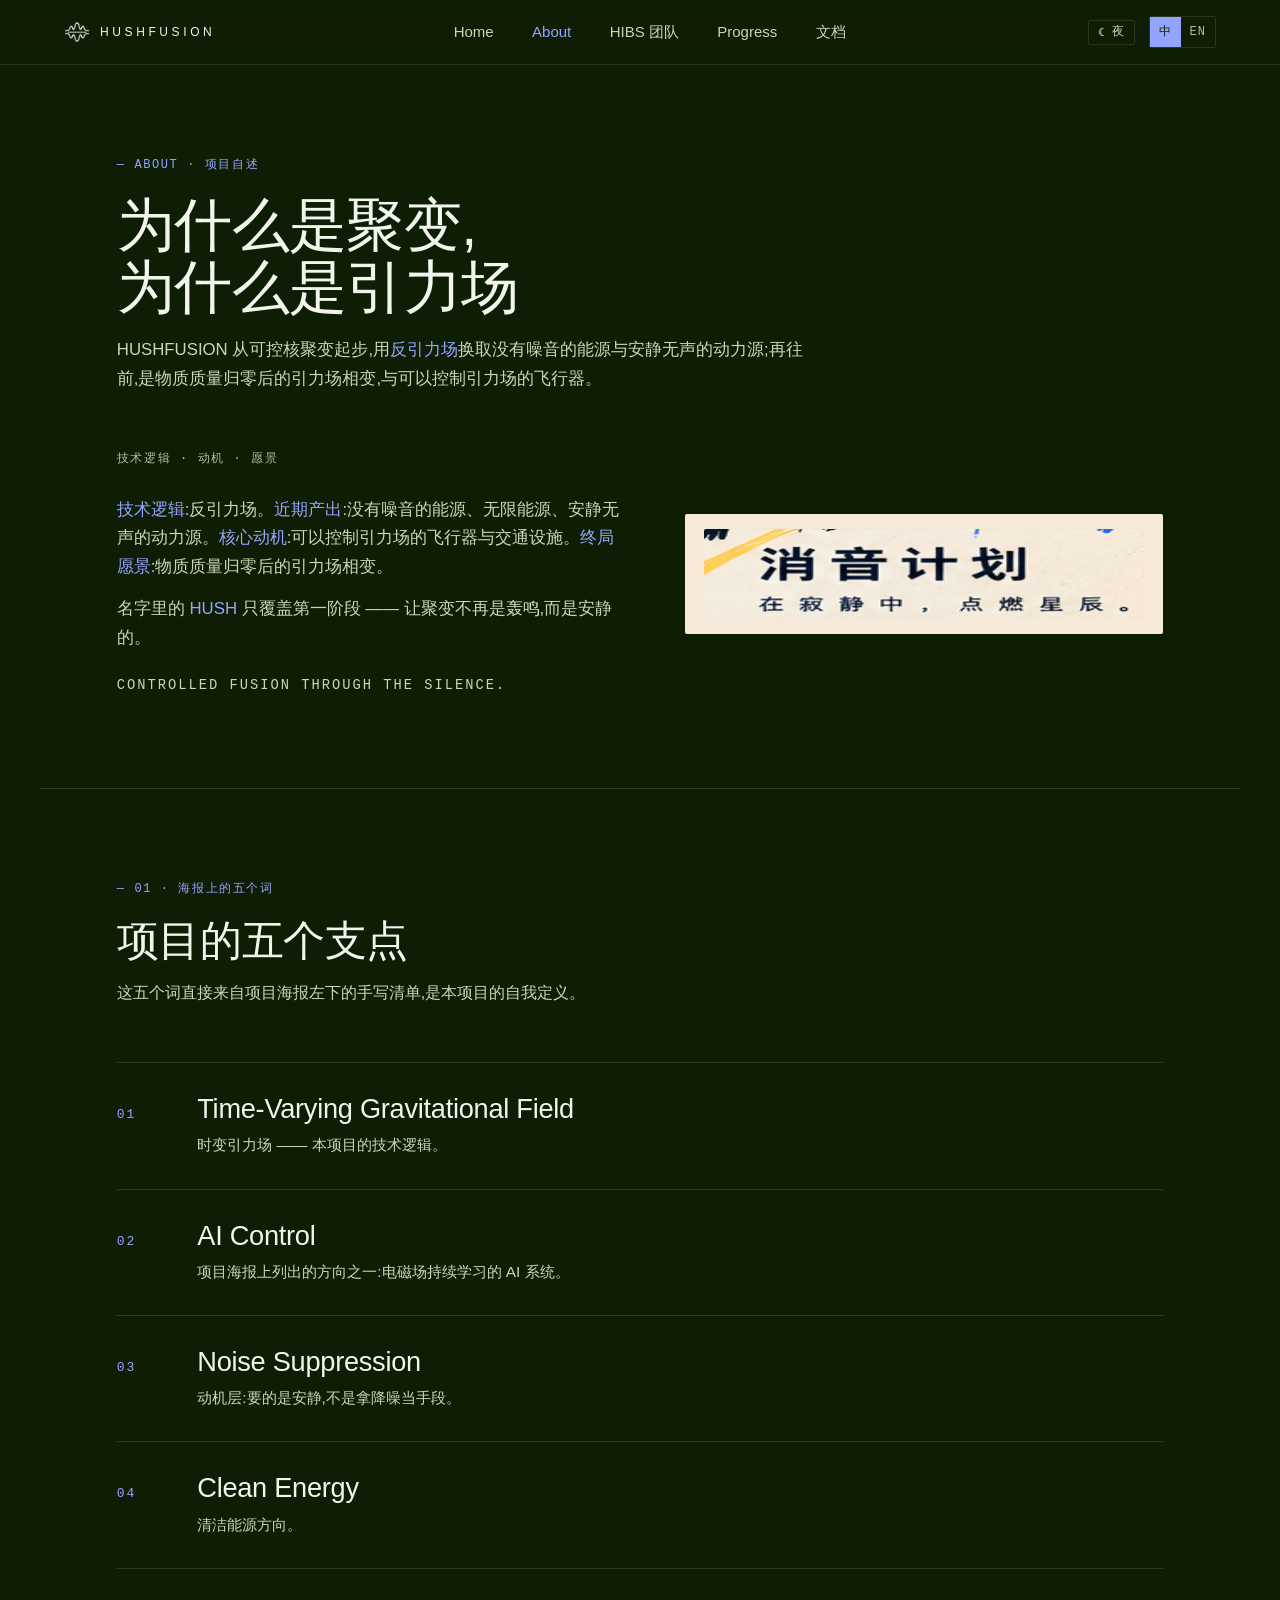
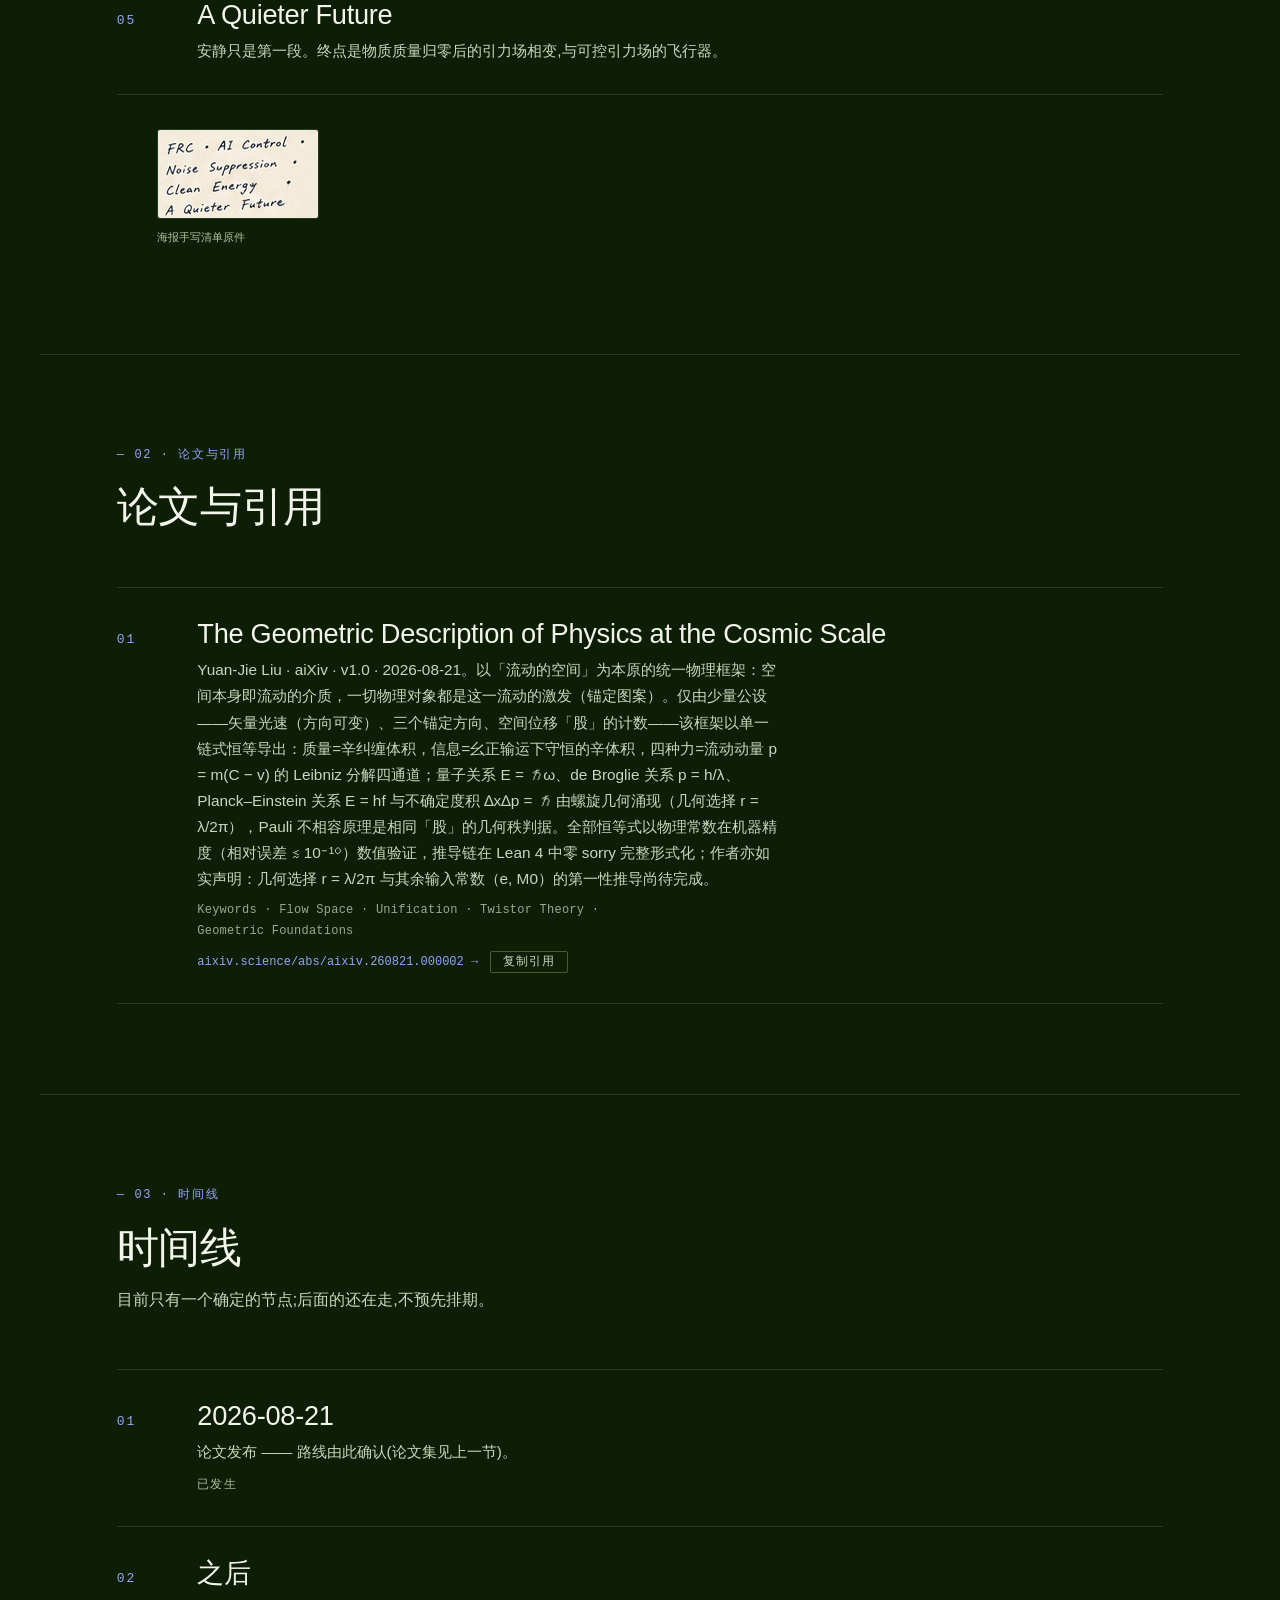
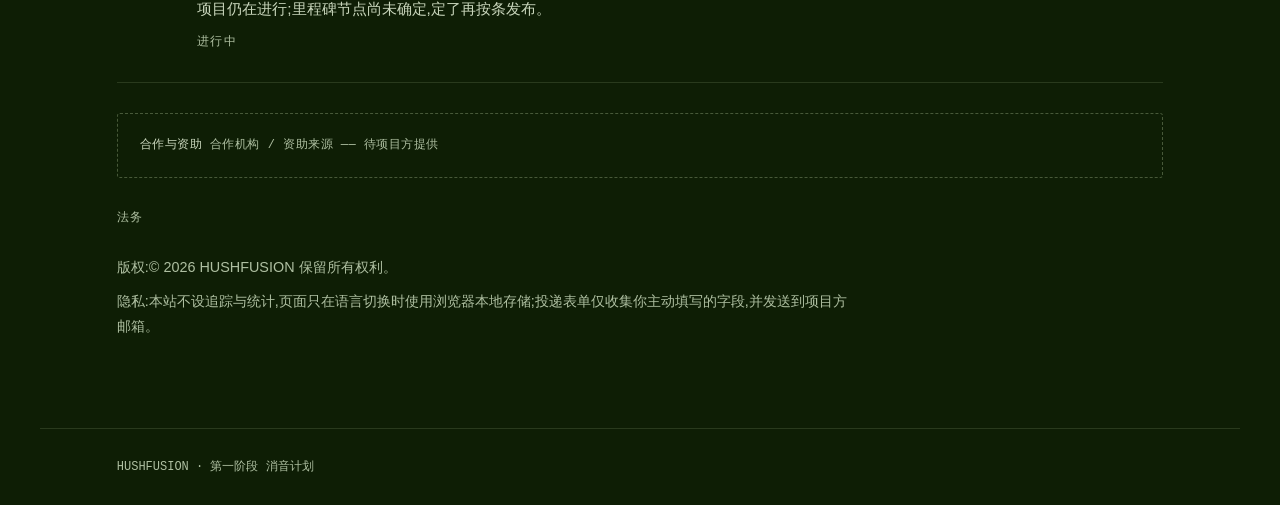
==== commit c559a6c6: "feat(docs): 三本账进容器左侧空白自成栏(与「本页目录」并排)+ 导航标签「理论」→「文档」 需方两条口述:①三本账别和「本页目录」上下堆着,提到容器左边那块空白里自己成一栏; ②指向本页的" ====
--- a/about.html
+++ b/about.html
@@ -9,7 +9,7 @@
 <link rel="apple-touch-icon" href="icons/apple-touch-icon.png" data-icon="apple">
 <meta name="theme-color" content="#0E1E05" id="theme-color">
 <script>/* 主题先定再上色:避免加载瞬间闪另一种主题(默认夜,显式选过就按存的来) */try{if(localStorage.getItem('hushfusion-theme')==='light')document.documentElement.setAttribute('data-theme','light');}catch(e){}</script>
-<link rel="stylesheet" href="style.css?v=16">
+<link rel="stylesheet" href="style.css?v=17">
 </head>
 <body>
 
@@ -24,7 +24,7 @@
       <a href="about.html">About</a>
       <a href="hibs.html" data-zh="HIBS 团队" data-en="HIBS Team">HIBS 团队</a>
       <a href="progress.html">Progress</a>
-      <a href="docs.html" data-zh="理论" data-en="Theory">理论</a>
+      <a href="docs.html" data-zh="文档" data-en="Docs">文档</a>
     </nav>
     <div class="mast-meta">
       <button class="nav-toggle" aria-expanded="false" aria-label="打开导航">≡</button>
@@ -153,6 +153,6 @@
   <span>HUSHFUSION · 第一阶段 消音计划</span>
 </footer>
 
-<script src="app.js?v=16" defer></script>
+<script src="app.js?v=17" defer></script>
 </body>
 </html>
--- a/style.css
+++ b/style.css
@@ -547,6 +547,8 @@
   align-items: start;
 }
 .doc-nav { position: sticky; top: 92px; }
+.doc-ledgers { min-width: 0; }
+
 /* 侧栏两段:上 = 三本账(单选标签),下 = 本页目录(锚点导航 + 滚动高亮) */
 .doc-tabs { display: flex; flex-direction: column; border-top: 1px solid var(--hairline-strong); }
 .doc-tab {
@@ -610,6 +612,7 @@
 
 /* ── 侧栏第二段:本页目录(Anchor Navigation)+ 滚动高亮 ────────────────── */
 .doc-toc { margin-top: 24px; }
+.doc-ledgers .toc-title { margin-bottom: 10px; }
 .toc-title { font-family: var(--mono); font-size: 11px; letter-spacing: 1.4px;
              text-transform: uppercase; color: var(--ink-3); opacity: .72; margin-bottom: 10px; }
 .toc-list { list-style: none; margin: 0; padding: 0; border-left: 1px solid var(--hairline); }
@@ -640,3 +643,25 @@
              text-transform: uppercase; color: var(--ink-3); }
 .pager-name { color: var(--ink-2); font-size: .96rem; transition: color .18s ease; }
 .pager-link:hover .pager-name { color: var(--accent); }
+
+/* 说明:这一段必须排在所有基础 .doc-* 规则**之后** —— 媒体查询不加权重,
+   同为单类选择器时靠源码顺序决胜;放在前面会被后面那条 .doc-name 覆盖掉。 */
+/* ── 宽屏:三本账进容器左侧那块空白,自己成一栏;本页目录留在原处 ──────────
+   容器(max-width 1200)居中时,`.docs` 左边的空白 =(100vw-1200)/2 + 80。
+   栅格往左挖 260px(= 栏宽 200 + 栏间距 60),于是「本页目录」和正文的横坐标
+   **一点不动**,只有三本账被放进那块空白里(两者并排,不再上下堆叠)。
+   条件:rail.left =(vw-1200)/2 + 80 - 260 ≥ 16 ⟹ vw ≥ 1584,取 1600 留余量;
+   不够宽就退回「上下堆叠」(下方 980px 那套的上一档),不做半吊子的挤压。 */
+@media (min-width: 1600px) {
+  .docs { grid-template-columns: 200px 236px minmax(0, 1fr); column-gap: 60px;
+          margin-left: -260px; width: calc(100% + 260px); }   /* 200 + 60 */
+  .doc-nav { display: contents; }                 /* 两块各自成为栅格子项,才好分栏 */
+  .doc-ledgers, .doc-toc { position: sticky; top: 92px; align-self: start; }
+  .doc-toc { margin-top: 0; }
+  .doc-ledgers .doc-tabs { border-top: none; }    /* 有标题了,不必再顶一条线 */
+  /* 栏窄了 36px,靠「编号列收窄 + 字号降一档」把名字重新排回一行(否则
+     「控制引力场的代数系统」会在中间断成两行,读起来像坏掉了) */
+  .doc-ledgers .doc-tab { grid-template-columns: 1.7em minmax(0, 1fr); padding-left: 12px; padding-right: 4px; }
+  .doc-ledgers .doc-name { font-size: .86rem; }   /* 与「本页目录」同号 */
+  .doc-ledgers .doc-meta { font-size: 10px; letter-spacing: 1px; }
+}
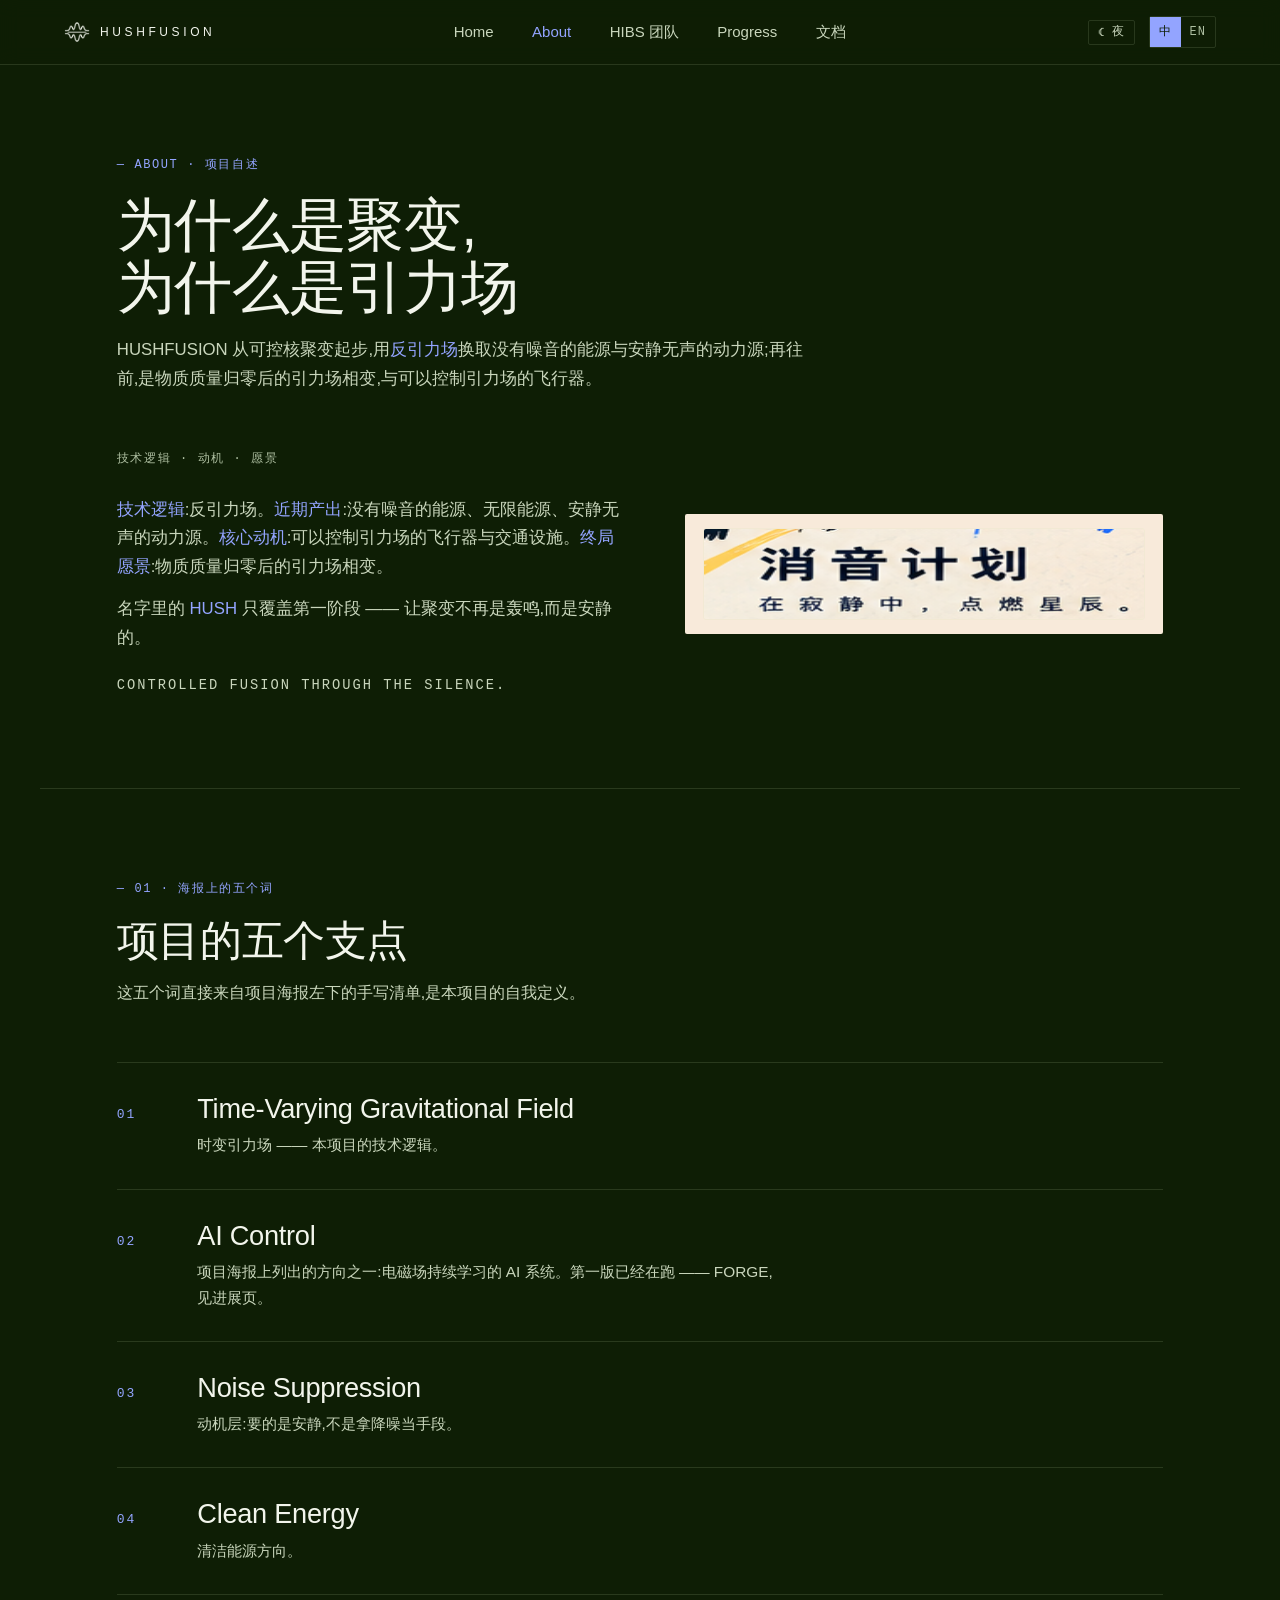
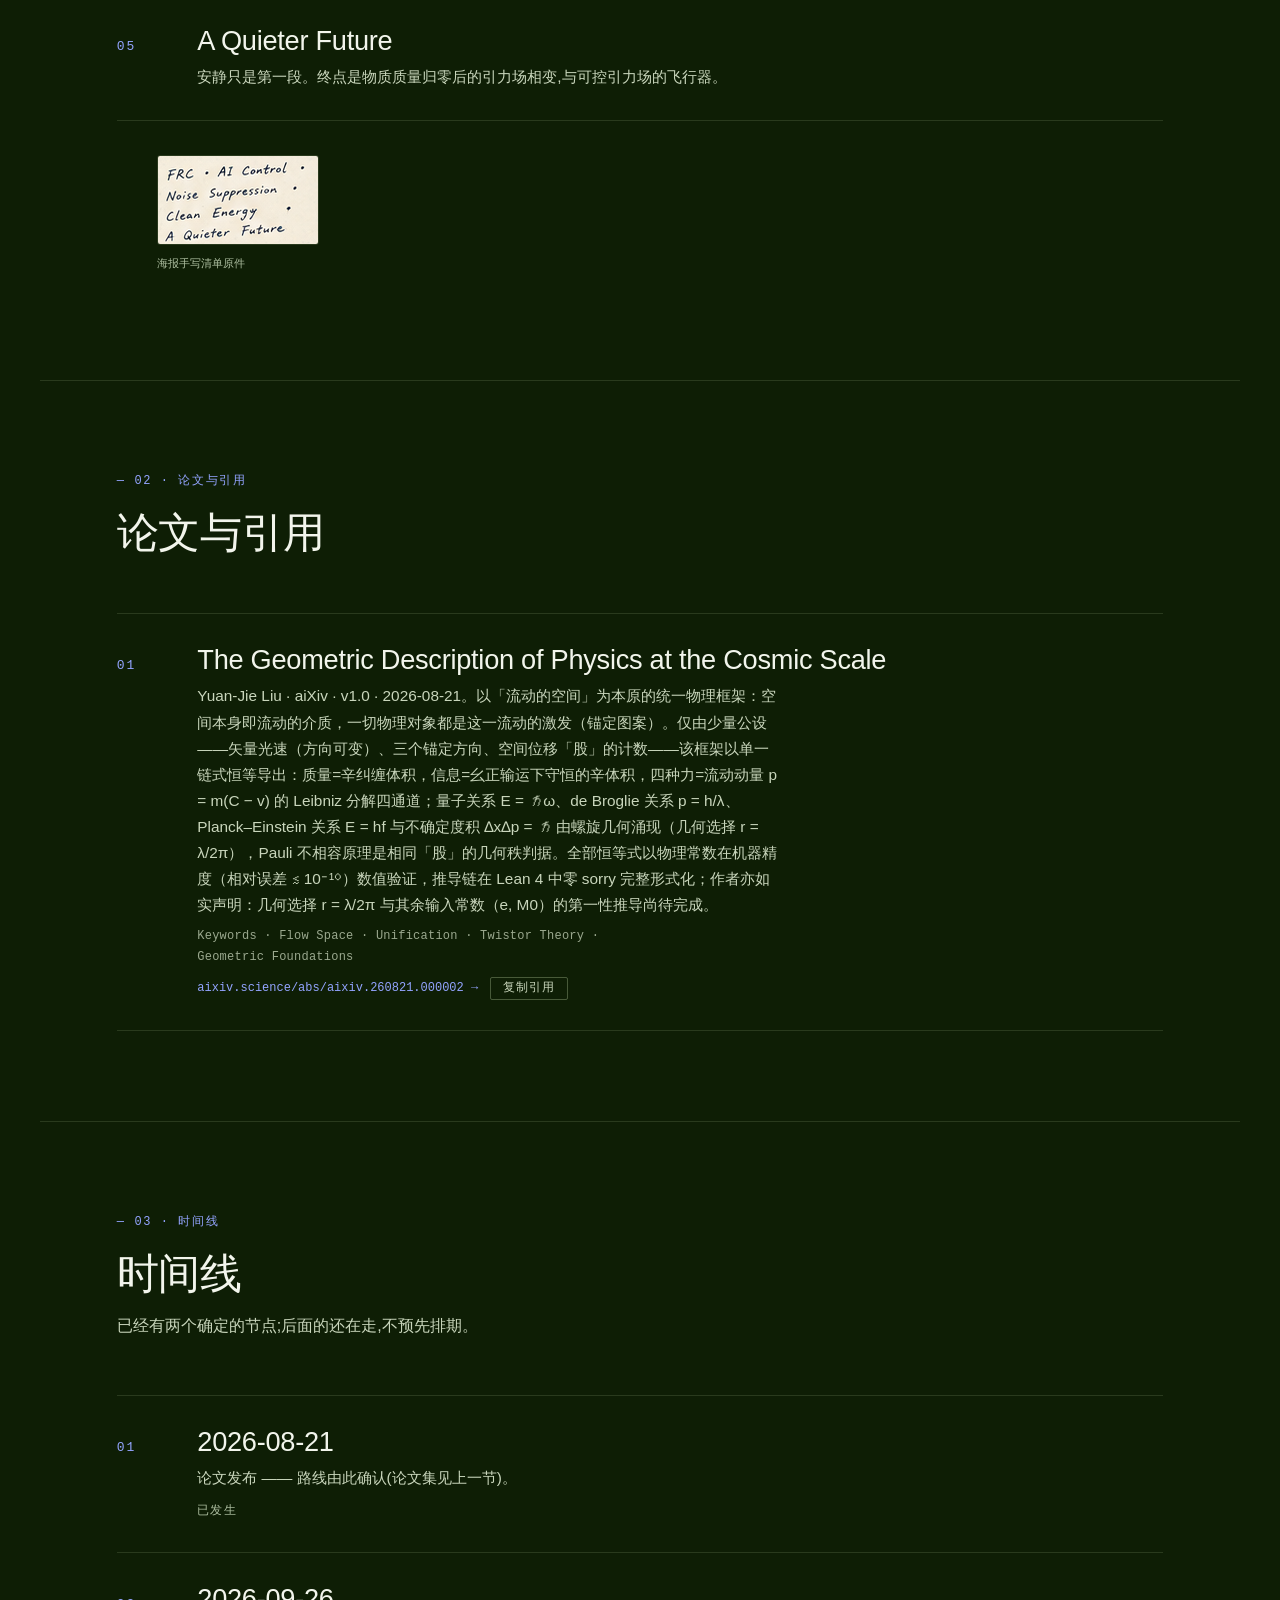
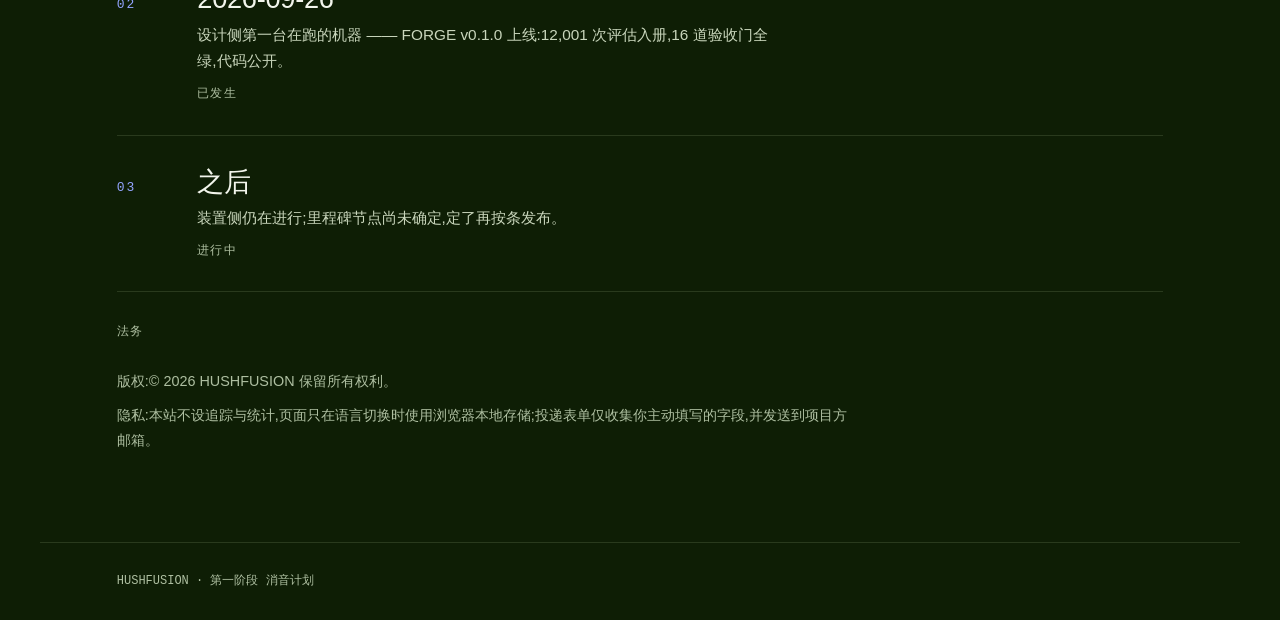
==== commit f5d19310: "design(site): 前门做减法 + 首次把设计系统 FORGE 写进站点;修 CI 三天红 减法(需方:内容太乱,用乔布斯技能删减) - 诊断:同一句话在一屏内说了八遍。删掉与下方清单逐字重复" ====
--- a/about.html
+++ b/about.html
@@ -9,7 +9,7 @@
 <link rel="apple-touch-icon" href="icons/apple-touch-icon.png" data-icon="apple">
 <meta name="theme-color" content="#0E1E05" id="theme-color">
 <script>/* 主题先定再上色:避免加载瞬间闪另一种主题(默认夜,显式选过就按存的来) */try{if(localStorage.getItem('hushfusion-theme')==='light')document.documentElement.setAttribute('data-theme','light');}catch(e){}</script>
-<link rel="stylesheet" href="style.css?v=17">
+<link rel="stylesheet" href="style.css?v=19">
 </head>
 <body>
 
@@ -52,8 +52,8 @@
     <div class="split reveal">
       <div>
         <p class="kicker kicker--muted">技术逻辑 · 动机 · 愿景</p>
-        <p style="font-size:1.05rem;color:var(--ink-2);max-width:38em" data-zh="&lt;span class="hl"&gt;技术逻辑&lt;/span&gt;:反引力场。&lt;span class="hl"&gt;近期产出&lt;/span&gt;:没有噪音的能源、无限能源、安静无声的动力源。&lt;span class="hl"&gt;核心动机&lt;/span&gt;:可以控制引力场的飞行器与交通设施。&lt;span class="hl"&gt;终局愿景&lt;/span&gt;:物质质量归零后的引力场相变。" data-en="&lt;span class="hl"&gt;Technical logic&lt;/span&gt;: an anti-gravity field. &lt;span class="hl"&gt;Near-term outputs&lt;/span&gt;: energy without noise, unlimited energy, a silent power source. &lt;span class="hl"&gt;Core motive&lt;/span&gt;: flight vehicles and transport infrastructure built on a controlled gravitational field. &lt;span class="hl"&gt;Endgame&lt;/span&gt;: the gravitational phase transition that follows mass going to zero." data-html="1"><span class="hl">技术逻辑</span>:反引力场。<span class="hl">近期产出</span>:没有噪音的能源、无限能源、安静无声的动力源。<span class="hl">核心动机</span>:可以控制引力场的飞行器与交通设施。<span class="hl">终局愿景</span>:物质质量归零后的引力场相变。</p>
-        <p style="font-size:1.05rem;color:var(--ink-2);max-width:38em;margin-top:14px" data-zh="名字里的 &lt;span class="hl"&gt;HUSH&lt;/span&gt; 只覆盖第一阶段 —— 让聚变不再是轰鸣,而是安静的。" data-en="The &lt;span class="hl"&gt;HUSH&lt;/span&gt; in the name covers only the first phase — making fusion stop roaring and go quiet." data-html="1">名字里的 <span class="hl">HUSH</span> 只覆盖第一阶段 —— 让聚变不再是轰鸣,而是安静的。</p>
+        <p style="font-size:1.05rem;color:var(--ink-2);max-width:38em" data-zh="&lt;span class=hl&gt;技术逻辑&lt;/span&gt;:反引力场。&lt;span class=hl&gt;近期产出&lt;/span&gt;:没有噪音的能源、无限能源、安静无声的动力源。&lt;span class=hl&gt;核心动机&lt;/span&gt;:可以控制引力场的飞行器与交通设施。&lt;span class=hl&gt;终局愿景&lt;/span&gt;:物质质量归零后的引力场相变。" data-en="&lt;span class=hl&gt;Technical logic&lt;/span&gt;: an anti-gravity field. &lt;span class=hl&gt;Near-term outputs&lt;/span&gt;: energy without noise, unlimited energy, a silent power source. &lt;span class=hl&gt;Core motive&lt;/span&gt;: flight vehicles and transport infrastructure built on a controlled gravitational field. &lt;span class=hl&gt;Endgame&lt;/span&gt;: the gravitational phase transition that follows mass going to zero." data-html="1"><span class="hl">技术逻辑</span>:反引力场。<span class="hl">近期产出</span>:没有噪音的能源、无限能源、安静无声的动力源。<span class="hl">核心动机</span>:可以控制引力场的飞行器与交通设施。<span class="hl">终局愿景</span>:物质质量归零后的引力场相变。</p>
+        <p style="font-size:1.05rem;color:var(--ink-2);max-width:38em;margin-top:14px" data-zh="名字里的 &lt;span class=hl&gt;HUSH&lt;/span&gt; 只覆盖第一阶段 —— 让聚变不再是轰鸣,而是安静的。" data-en="The &lt;span class=hl&gt;HUSH&lt;/span&gt; in the name covers only the first phase — making fusion stop roaring and go quiet." data-html="1">名字里的 <span class="hl">HUSH</span> 只覆盖第一阶段 —— 让聚变不再是轰鸣,而是安静的。</p>
         <p class="intro-en" style="margin-top:22px">Controlled Fusion Through the Silence.</p>
       </div>
       <figure class="paper-chip" style="text-align:center">
@@ -73,7 +73,7 @@
       <li><span class="cap-no">01</span><div class="cap-body">
         <h3>Time-Varying Gravitational Field</h3><p>时变引力场 —— 本项目的技术逻辑。</p></div></li>
       <li><span class="cap-no">02</span><div class="cap-body">
-        <h3>AI Control</h3><p>项目海报上列出的方向之一:电磁场持续学习的 AI 系统。</p></div></li>
+        <h3>AI Control</h3><p data-zh="项目海报上列出的方向之一:电磁场持续学习的 AI 系统。第一版已经在跑 —— FORGE,见进展页。" data-en="One of the directions on the project poster: an AI system that keeps learning the electromagnetic field. Its first version already runs — FORGE, on the Progress page.">项目海报上列出的方向之一:电磁场持续学习的 AI 系统。第一版已经在跑 —— FORGE,见进展页。</p></div></li>
       <li><span class="cap-no">03</span><div class="cap-body">
         <h3>Noise Suppression</h3><p>动机层:要的是安静,不是拿降噪当手段。</p></div></li>
       <li><span class="cap-no">04</span><div class="cap-body">
@@ -116,7 +116,7 @@
     <div class="section-head reveal">
       <p class="kicker">— 03 · 时间线</p>
       <h2 class="section-title" data-zh="时间线" data-en="Timeline">时间线</h2>
-      <p class="section-lede" data-zh="目前只有一个确定的节点;后面的还在走,不预先排期。" data-en="There is exactly one settled date so far; the rest is still moving, and no schedule is promised in advance.">目前只有一个确定的节点;后面的还在走,不预先排期。</p>
+      <p class="section-lede" data-zh="已经有两个确定的节点;后面的还在走,不预先排期。" data-en="Two dates are settled so far; the rest is still moving, and no schedule is promised in advance.">已经有两个确定的节点;后面的还在走,不预先排期。</p>
     </div>
 
     <ol class="cap-list reveal">
@@ -126,15 +126,16 @@
         <span class="cap-tag" data-zh="已发生" data-en="Done">已发生</span>
       </div></li>
       <li><span class="cap-no">02</span><div class="cap-body">
+        <h3>2026-09-26</h3>
+        <p data-zh="设计侧第一台在跑的机器 —— FORGE v0.1.0 上线:12,001 次评估入册,16 道验收门全绿,代码公开。" data-en="The first machine that runs on the design side — FORGE v0.1.0 ships: 12,001 evaluations recorded, 16 acceptance gates green, code published.">设计侧第一台在跑的机器 —— FORGE v0.1.0 上线:12,001 次评估入册,16 道验收门全绿,代码公开。</p>
+        <span class="cap-tag" data-zh="已发生" data-en="Done">已发生</span>
+      </div></li>
+      <li><span class="cap-no">03</span><div class="cap-body">
         <h3 data-zh="之后" data-en="After that">之后</h3>
-        <p data-zh="项目仍在进行;里程碑节点尚未确定,定了再按条发布。" data-en="The project is ongoing; no milestone dates are fixed yet — they will be posted as entries once they are.">项目仍在进行;里程碑节点尚未确定,定了再按条发布。</p>
+        <p data-zh="装置侧仍在进行;里程碑节点尚未确定,定了再按条发布。" data-en="The device side is ongoing; no milestone dates are fixed yet — they will be posted as entries once they are.">装置侧仍在进行;里程碑节点尚未确定,定了再按条发布。</p>
         <span class="cap-tag" data-zh="进行中" data-en="In progress">进行中</span>
       </div></li>
     </ol>
-
-    <div class="placeholder reveal" style="margin-top:30px">
-      <b>合作与资助</b> 合作机构 / 资助来源 —— 待项目方提供
-    </div>
 
     <div class="reveal" style="margin-top:30px;max-width:46em">
       <p class="kicker kicker--muted" data-zh="法务" data-en="Legal">法务</p>
@@ -153,6 +154,6 @@
   <span>HUSHFUSION · 第一阶段 消音计划</span>
 </footer>
 
-<script src="app.js?v=17" defer></script>
+<script src="app.js?v=19" defer></script>
 </body>
 </html>
--- a/style.css
+++ b/style.css
@@ -551,26 +551,42 @@
 
 /* 侧栏两段:上 = 三本账(单选标签),下 = 本页目录(锚点导航 + 滚动高亮) */
 .doc-tabs { display: flex; flex-direction: column; border-top: 1px solid var(--hairline-strong); }
+/* 账本是这一页的主角,目录是配角 —— 名字大一号、加粗、字色更亮;
+   排版改成竖排(编号 / 名字 / 说明各占一行),名字才有整栏宽度放大。 */
 .doc-tab {
-  position: relative; display: grid; grid-template-columns: 2.4em minmax(0, 1fr);
-  gap: 2px 10px; text-align: left; width: 100%; padding: 15px 6px 15px 14px;
+  position: relative; display: block; text-align: left; width: 100%;
+  padding: 15px 6px 15px 16px;
   border-bottom: 1px solid var(--hairline); background: none; transition: border-color .18s ease;
 }
 .doc-tab::before { content: ""; position: absolute; left: 0; top: 13px; bottom: 13px;
                    width: 2px; background: transparent; transition: background .18s ease; }
-.doc-tab .doc-no { font-family: var(--mono); font-size: 12px; letter-spacing: 1.6px; color: var(--ink-3); }
-.doc-tab .doc-name { color: var(--ink-3); font-size: .96rem; line-height: 1.5; transition: color .18s ease; }
-.doc-tab .doc-meta { grid-column: 2; font-family: var(--mono); font-size: 11px; letter-spacing: 1.1px;
-                     color: var(--ink-3); opacity: .72; }
+.doc-tab .doc-no { display: block; font-family: var(--mono); font-size: 11.5px; letter-spacing: 1.8px;
+                     color: var(--ink-3); margin-bottom: 3px; }
+.doc-tab .doc-name { display: block; color: var(--ink-2); font-size: 1.06rem; font-weight: 600;
+                     line-height: 1.35; letter-spacing: .01em; transition: color .18s ease; }
+.doc-time td:first-child,
+.doc-time th:first-child { white-space: nowrap; }
+
+.doc-tab .doc-meta { display: block; margin-top: 4px; font-family: var(--mono); font-size: 11px; letter-spacing: 1.1px;
+                     color: var(--ink-3); opacity: .7; }
 .doc-tab:hover .doc-name { color: var(--ink-2); }
 .doc-tab:hover::before { background: var(--hairline-strong); }
-.doc-tab[aria-selected="true"] .doc-name { color: var(--ink); }
+.doc-tab[aria-selected="true"] .doc-name { color: var(--ink); font-weight: 700; }
 .doc-tab[aria-selected="true"] .doc-no { color: var(--accent); }
 .doc-tab[aria-selected="true"]::before { background: var(--accent); }
 .doc-tab:focus-visible { outline: 2px solid var(--accent); outline-offset: 2px; }
 
 .doc-panes { min-width: 0; }   /* 栅格子项是这层:不设 0,里面最宽的表会顶开整列 */
 .doc-pane { min-width: 0; }
+
+/* 深链(#doc-xxx)会把面板程序聚焦,浏览器默认给整块画一圈焦点框 —— 那是可聚焦元素的默认
+   反应,不是这一页想要的视觉(窄屏上尤其像排版事故)。键盘 Tab 进来时必须仍然看得见,
+   所以只保留 :focus-visible:鼠标/触屏/深链不画,键盘画。 */
+.doc-pane:focus { outline: none; }
+/* 注意:光写 :focus-visible 压不住深链 —— 实测 Chrome 把「片段导航」也判为 focus-visible
+   (点链接进来那一圈框就是它画的)。这里用 app.js 里的键盘标志自己分辨:
+   只有真的按 Tab 进来才加 .is-kb-focus,链接/程序聚焦一律不画。 */
+.doc-pane.is-kb-focus:focus { outline: 2px solid var(--accent); outline-offset: 6px; }
 .doc-pane[hidden] { display: none; }
 /* 面板内的区块不再自带版心与左右留白 —— 栅格已经把留白给过了 */
 .doc-pane > section.band { max-width: none; margin: 0; padding: clamp(34px, 5vh, 68px) 0 0; }
@@ -593,7 +609,11 @@
   .doc-nav { position: static; }
   .doc-tabs { flex-direction: row; overflow-x: auto;
               border-bottom: 1px solid var(--hairline); -webkit-overflow-scrolling: touch; }
-  .doc-toc { display: none; }   /* 窄屏横向标签条 + 目录会打架,目录只在宽屏出现 */
+  .doc-toc { display: none; }
+  .doc-tab { width: auto; padding: 11px 15px; }
+  .doc-tab .doc-no { display: inline; margin: 0 7px 0 0; }
+  .doc-tab .doc-name { display: inline; font-size: .98rem; }
+  .doc-tab .doc-meta { display: none; }   /* 横条里放说明会撑高整条 */   /* 窄屏横向标签条 + 目录会打架,目录只在宽屏出现 */
   .doc-tab { flex: 0 0 auto; width: auto; padding: 12px 18px; border-bottom: 0;
              border-right: 1px solid var(--hairline); }
   .doc-tab::before { left: 0; right: 0; top: auto; bottom: 0; width: auto; height: 2px; }
@@ -661,7 +681,7 @@
   .doc-ledgers .doc-tabs { border-top: none; }    /* 有标题了,不必再顶一条线 */
   /* 栏窄了 36px,靠「编号列收窄 + 字号降一档」把名字重新排回一行(否则
      「控制引力场的代数系统」会在中间断成两行,读起来像坏掉了) */
-  .doc-ledgers .doc-tab { grid-template-columns: 1.7em minmax(0, 1fr); padding-left: 12px; padding-right: 4px; }
-  .doc-ledgers .doc-name { font-size: .86rem; }   /* 与「本页目录」同号 */
+  .doc-ledgers .doc-tab { padding-left: 12px; padding-right: 0; }
+  .doc-ledgers .doc-name { font-size: 1.06rem; }  /* 竖排后名字有整栏宽度,和窄屏栏同一号 */
   .doc-ledgers .doc-meta { font-size: 10px; letter-spacing: 1px; }
 }
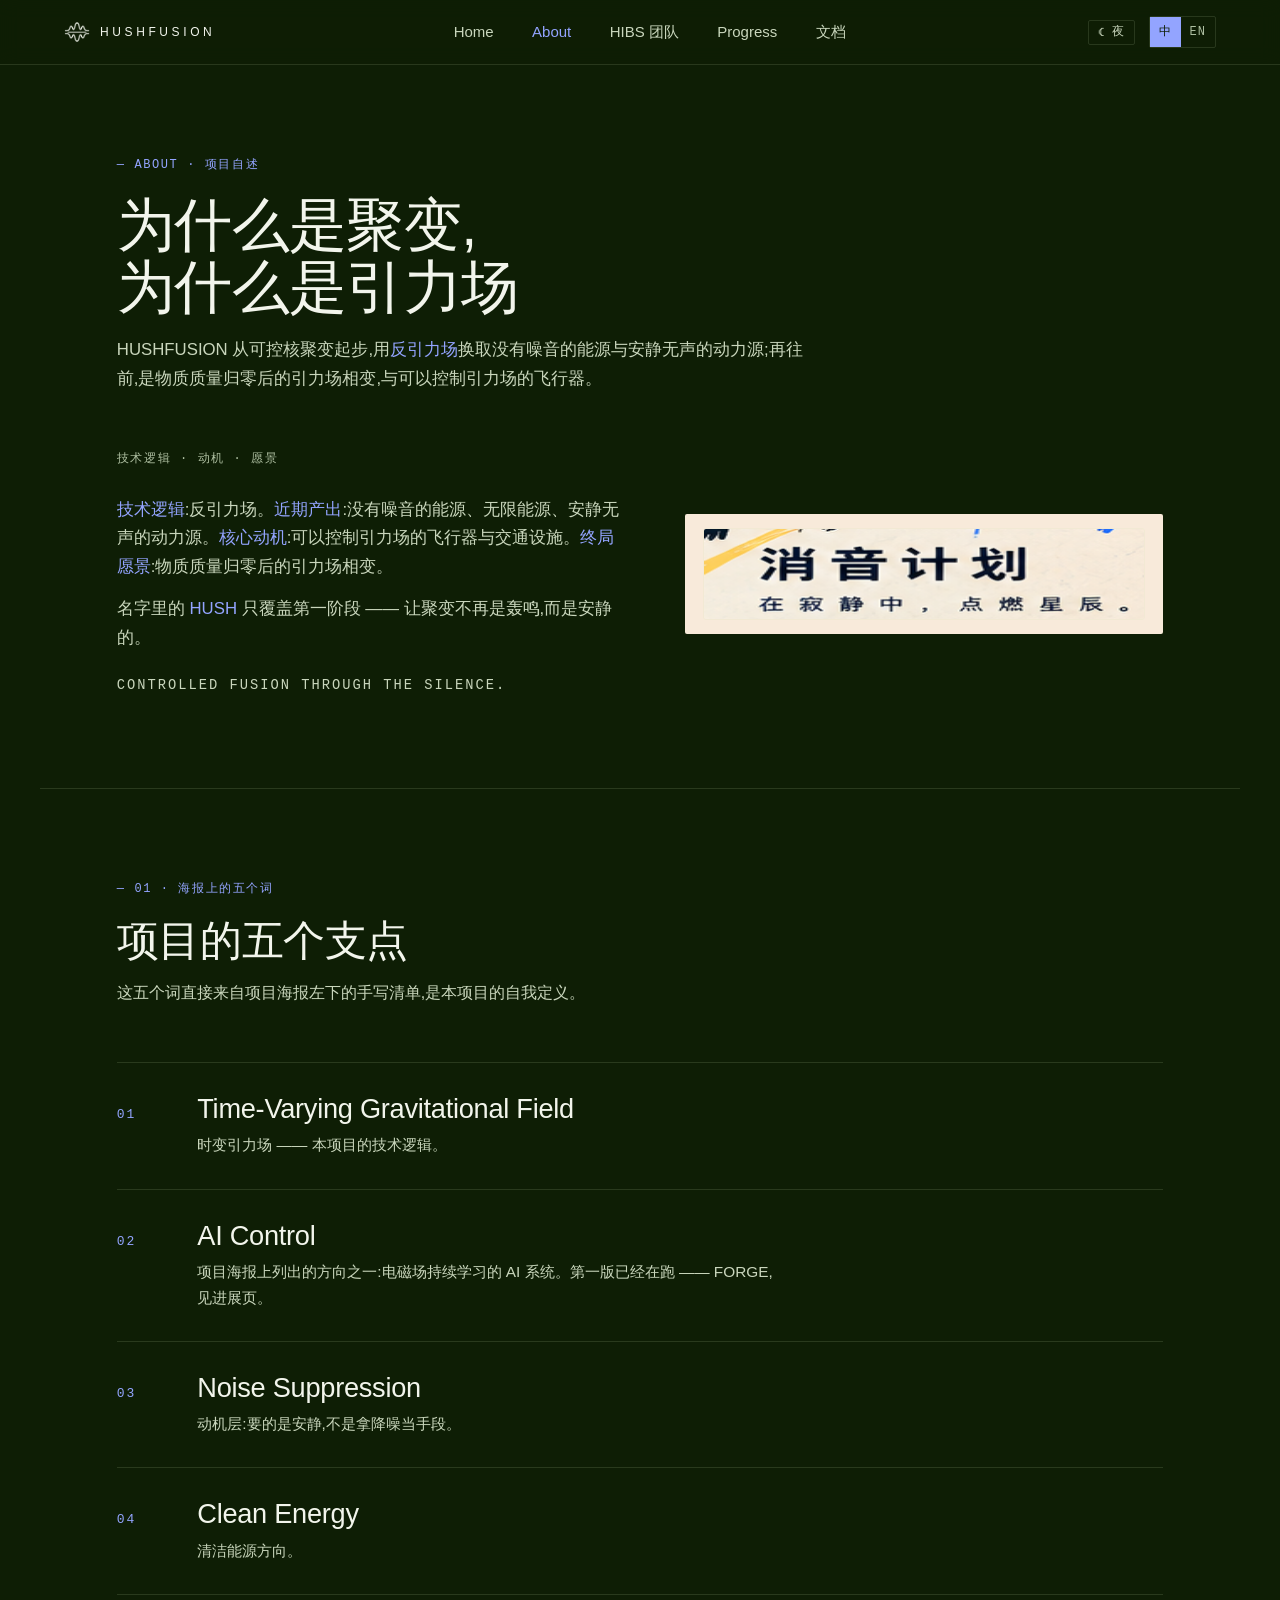
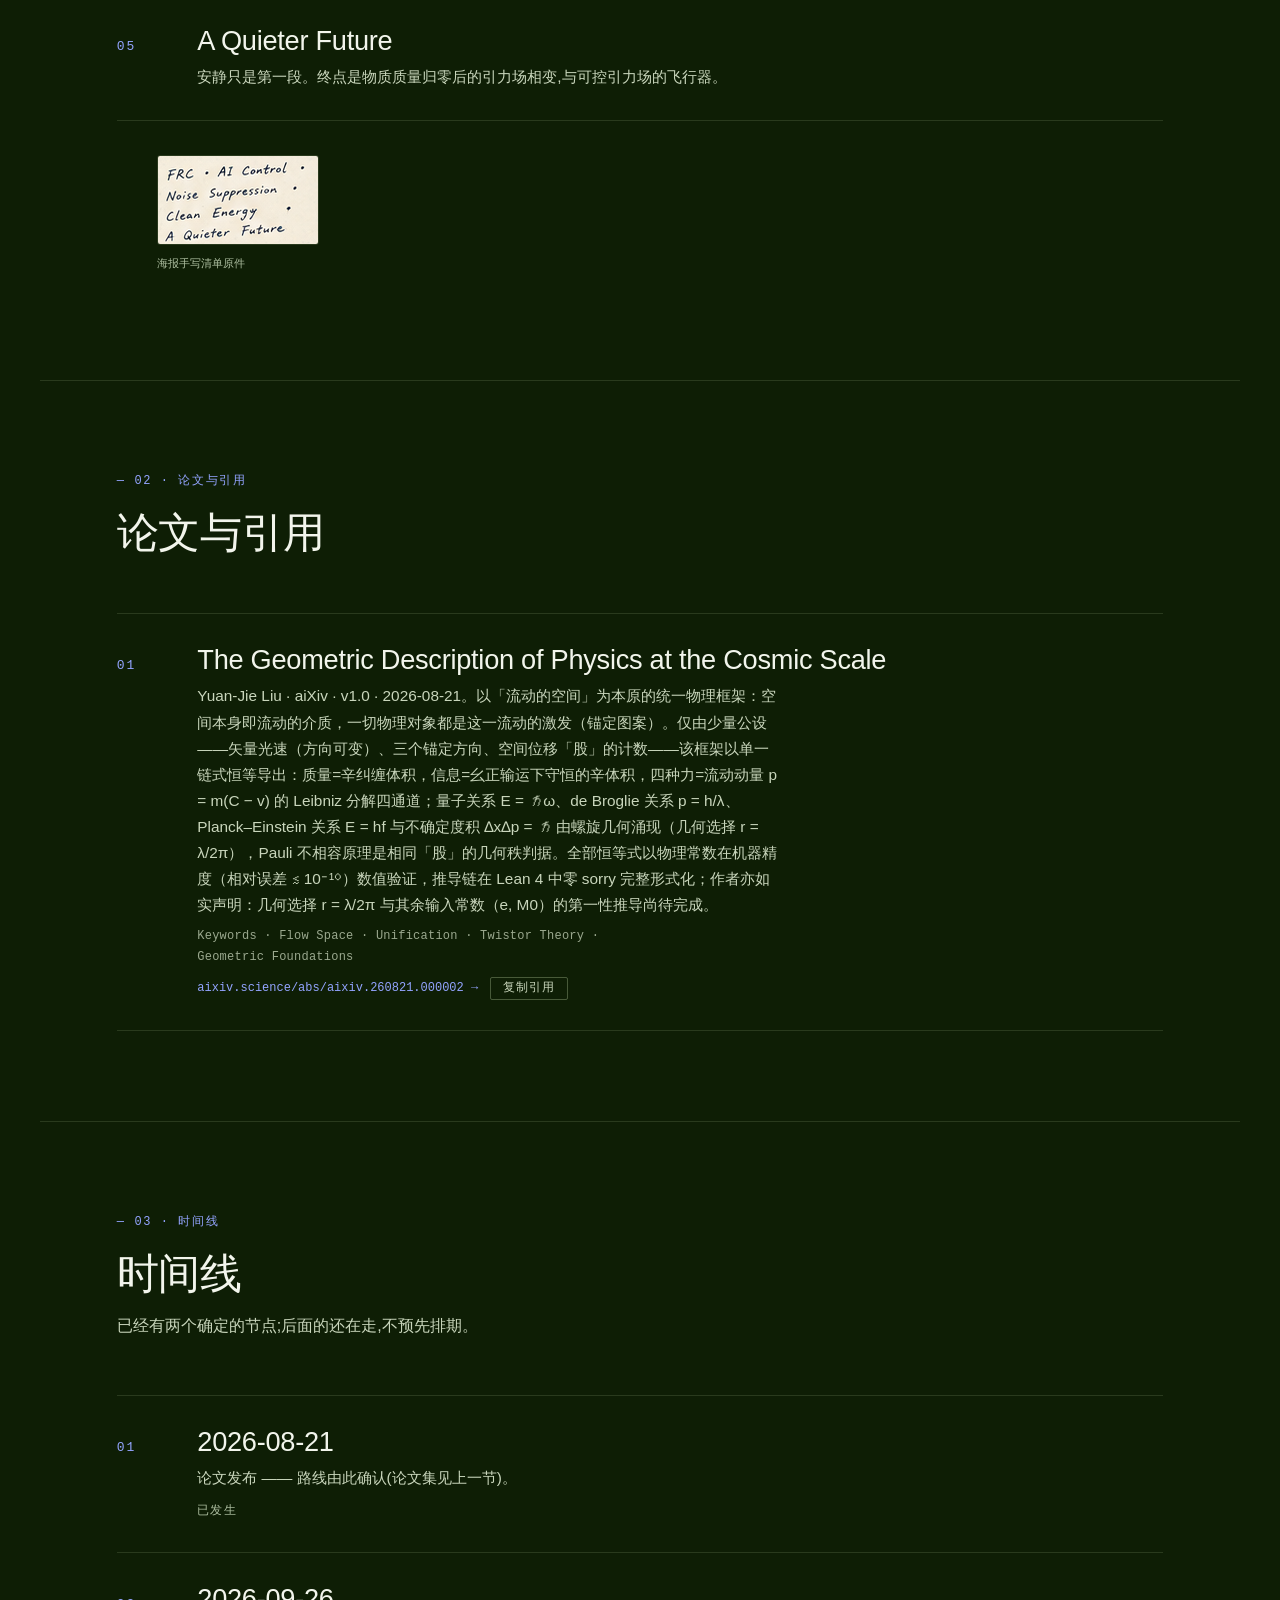
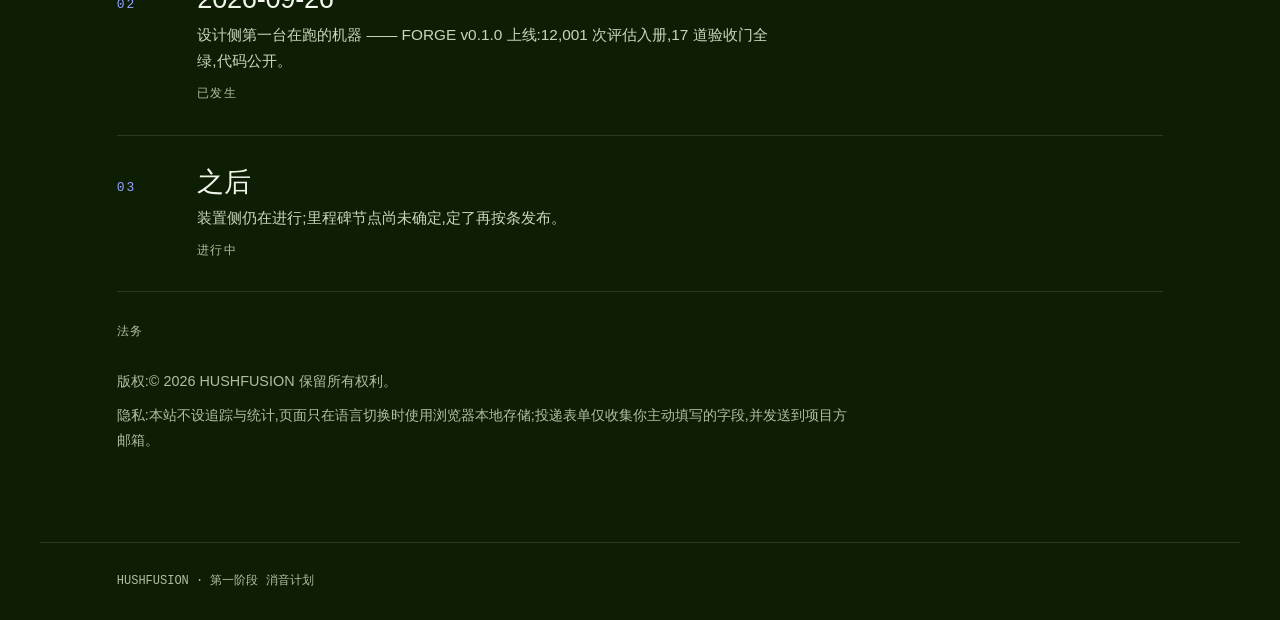
==== commit 09475f12: "design(site): 进展页接入上游判决层 + 阶段口径改准(概念→判据规范)+ 修部署假红 判决层(需方:Forge 要根据 ProjectionPhysics 内部的设计来实现,实现完再改进" ====
--- a/about.html
+++ b/about.html
@@ -127,7 +127,7 @@
       </div></li>
       <li><span class="cap-no">02</span><div class="cap-body">
         <h3>2026-09-26</h3>
-        <p data-zh="设计侧第一台在跑的机器 —— FORGE v0.1.0 上线:12,001 次评估入册,16 道验收门全绿,代码公开。" data-en="The first machine that runs on the design side — FORGE v0.1.0 ships: 12,001 evaluations recorded, 16 acceptance gates green, code published.">设计侧第一台在跑的机器 —— FORGE v0.1.0 上线:12,001 次评估入册,16 道验收门全绿,代码公开。</p>
+        <p data-zh="设计侧第一台在跑的机器 —— FORGE v0.1.0 上线:12,001 次评估入册,17 道验收门全绿,代码公开。" data-en="The first machine that runs on the design side — FORGE v0.1.0 ships: 12,001 evaluations recorded, 17 acceptance gates green, code published.">设计侧第一台在跑的机器 —— FORGE v0.1.0 上线:12,001 次评估入册,17 道验收门全绿,代码公开。</p>
         <span class="cap-tag" data-zh="已发生" data-en="Done">已发生</span>
       </div></li>
       <li><span class="cap-no">03</span><div class="cap-body">
